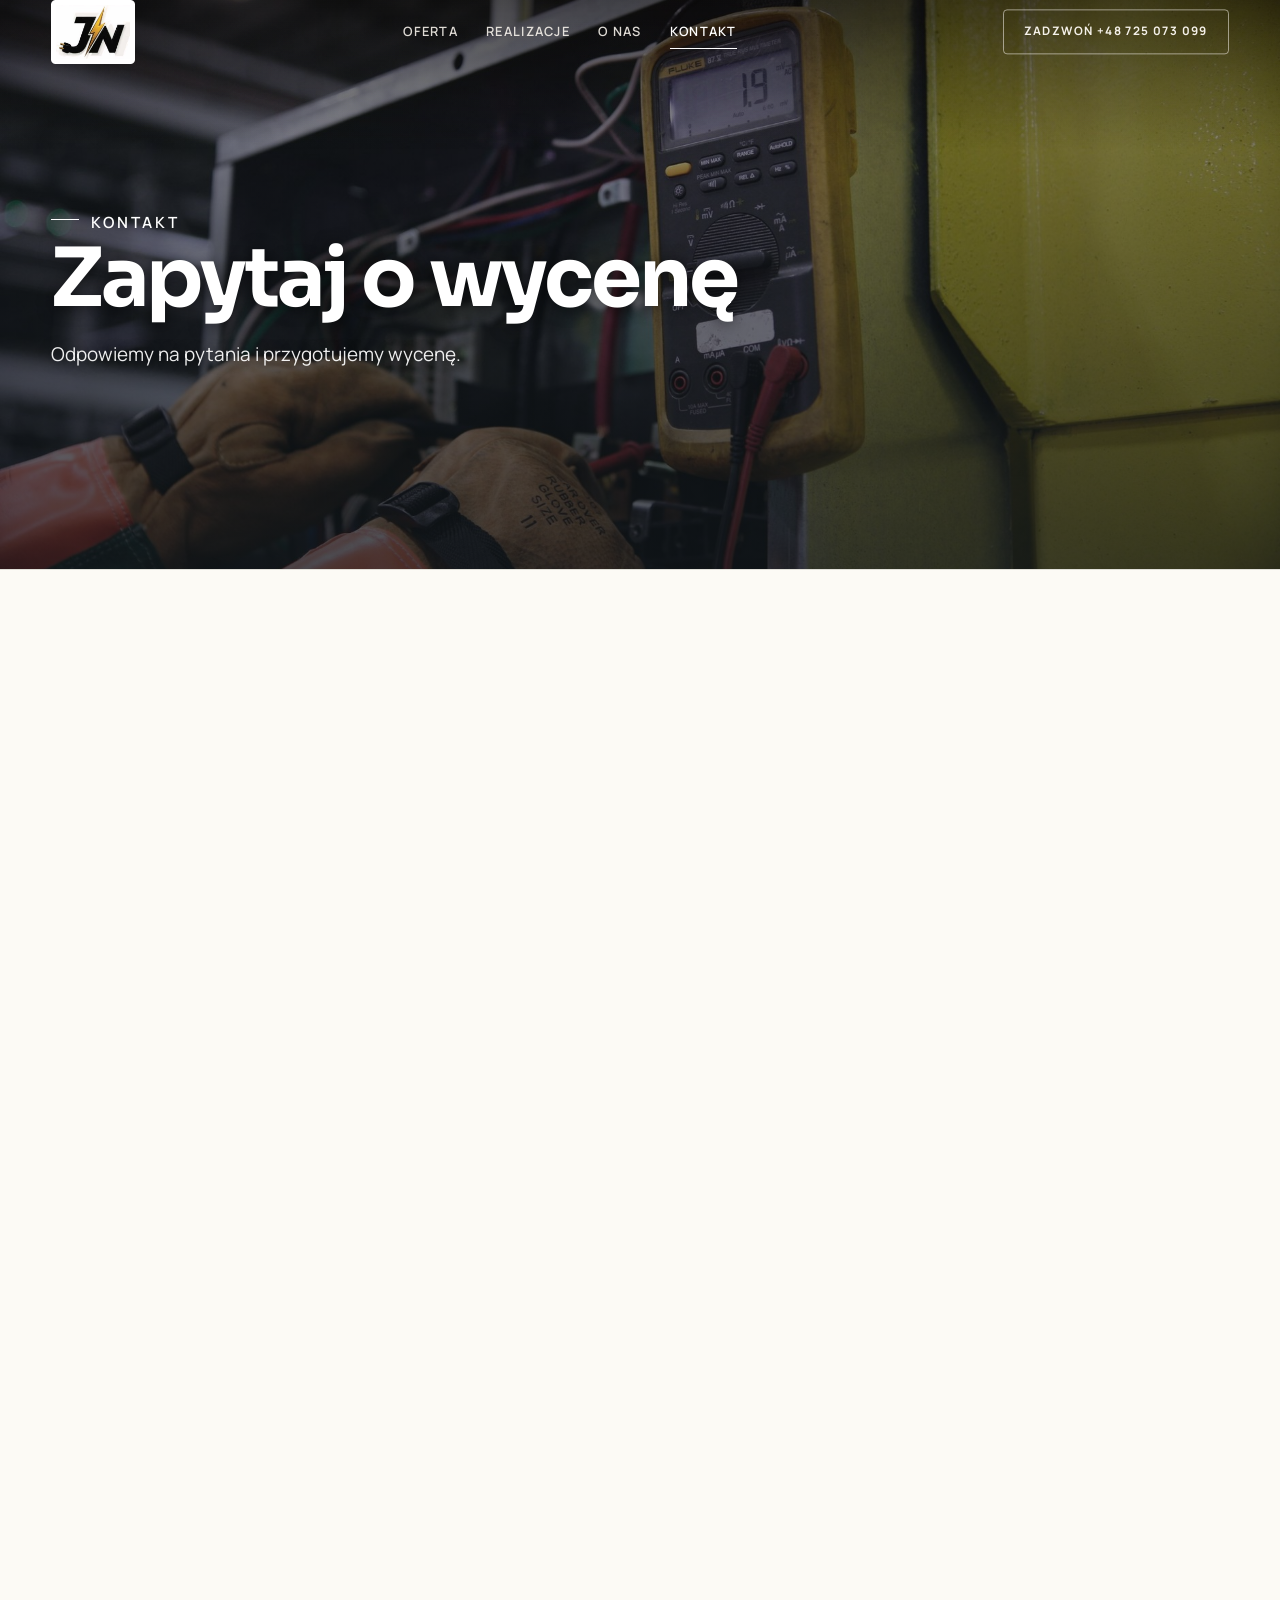
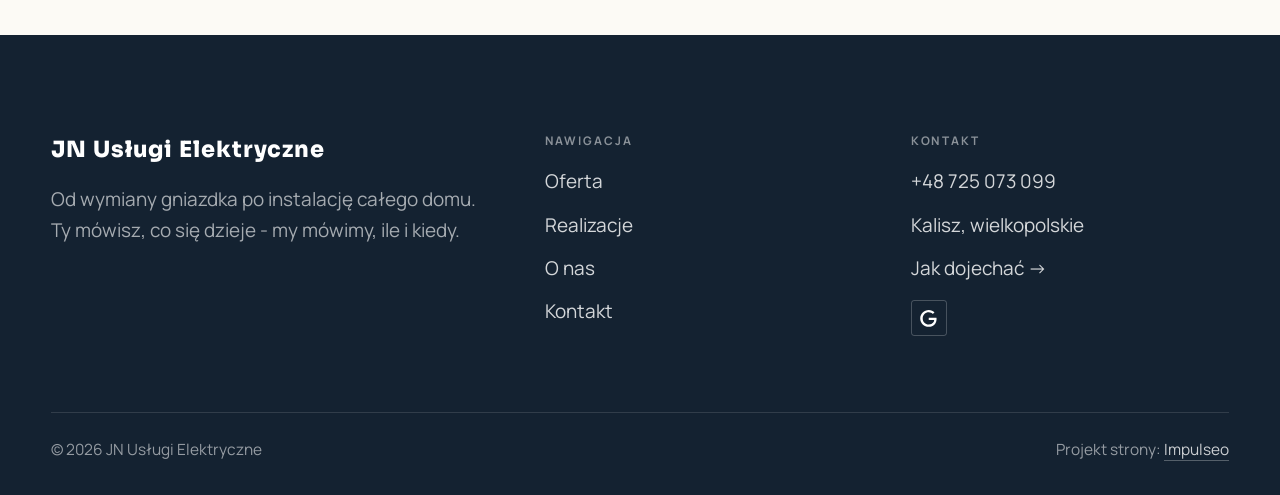
==== kontakt.html @ e77ca4e5 "Strona demo: jn-uslugi-elektryczne" ====
<!DOCTYPE html>
<html lang="pl">
<head>
<meta charset="UTF-8">
<meta name="viewport" content="width=device-width, initial-scale=1.0">
<title>Kontakt - JN Usługi Elektryczne</title>
<meta name="description" content="Kontakt JN Usługi Elektryczne - Kalisz, wielkopolskie">
<link rel="canonical" href="https://impulseo-pl.github.io/jn-uslugi-elektryczne/kontakt.html">
<meta name="robots" content="noindex, nofollow">
<meta property="og:type" content="website">
<meta property="og:locale" content="pl_PL">
<meta property="og:site_name" content="JN Usługi Elektryczne">
<meta property="og:title" content="Kontakt - JN Usługi Elektryczne">
<meta property="og:description" content="Kontakt JN Usługi Elektryczne - Kalisz, wielkopolskie">
<meta property="og:url" content="https://impulseo-pl.github.io/jn-uslugi-elektryczne/kontakt.html">
<meta property="og:image" content="https://impulseo-pl.github.io/jn-uslugi-elektryczne/img/og.jpg">
<meta property="og:image:width" content="1200">
<meta property="og:image:height" content="630">
<meta name="twitter:card" content="summary_large_image">
<link rel="preconnect" href="https://fonts.googleapis.com">
<link rel="preconnect" href="https://fonts.gstatic.com" crossorigin>
<link href="https://fonts.googleapis.com/css2?family=Sora:wght@600;700;800&family=Manrope:wght@400;500;600&display=swap" rel="stylesheet">
<link rel="stylesheet" href="assets/styles.css?v=e4666591">
</head>
<body>

<header class="nav">
  <div class="wrap nav-inner">
    <a class="brand brand-has-logo" href="index.html"><img class="brand-logo" src="img/logo.png" alt="JN Usługi Elektryczne" width="644" height="490" decoding="async"></a>
    <nav class="nav-links">
      <a href="oferta.html">Oferta</a>
      <a href="realizacje.html">Realizacje</a>
      <a href="o-nas.html">O nas</a>
      <a href="kontakt.html" class="active" aria-current="page">Kontakt</a>
      <a href="tel:+48725073099" class="btn btn-accent">Zadzwoń +48 725 073 099</a>
    </nav>
    <button class="nav-toggle" aria-label="Menu"><span></span><span></span><span></span></button>
  </div>
</header>

<main>
<section class="pagehead">
  <img src="img/g5.jpg" alt="JN Usługi Elektryczne - Zapytaj o wycenę" width="1880" height="992" decoding="async">
  <div class="wrap">
    <span class="eyebrow">Kontakt</span>
    <h1>Zapytaj o wycenę</h1>
    <p>Odpowiemy na pytania i przygotujemy wycenę.</p>
  </div>
</section>
<section>
  <div class="wrap contact-grid">
    <div class="reveal">
      <span class="eyebrow">Dane kontaktowe</span>
      <h2 style="margin:var(--space-4) 0 var(--space-6)">JN Usługi Elektryczne</h2>
      <div class="info-list">
        <div class="info-row"><div class="ic"><svg class="ico-tel" width="16" height="16" viewBox="0 0 24 24" fill="none" aria-hidden="true"><path d="M6.6 10.8a15.5 15.5 0 0 0 6.6 6.6l2.2-2.2a1 1 0 0 1 1-.24 11.4 11.4 0 0 0 3.6.58 1 1 0 0 1 1 1V20a1 1 0 0 1-1 1A17 17 0 0 1 3 4a1 1 0 0 1 1-1h3.5a1 1 0 0 1 1 1c0 1.25.2 2.46.58 3.6a1 1 0 0 1-.25 1l-2.23 2.2Z" fill="currentColor"/></svg></div><div><div class="lbl">Telefon</div><a class="val" href="tel:+48725073099">+48 725 073 099</a></div></div>
        <div class="info-row"><div class="ic"><svg class="ico-pin" width="16" height="16" viewBox="0 0 24 24" fill="none" aria-hidden="true"><path d="M12 21s7-6.1 7-11.5A7 7 0 0 0 5 9.5C5 14.9 12 21 12 21Z" stroke="currentColor" stroke-width="1.6" fill="none"/><circle cx="12" cy="9.5" r="2.4" fill="currentColor"/></svg></div><div><div class="lbl">Adres</div><div class="val">Kalisz, wielkopolskie</div></div></div>
      </div>
    </div>
    <div class="reveal">
      <div class="form">
        <h3 style="margin-bottom:var(--space-4)">Najszybciej telefonicznie</h3>
        <p class="muted" style="margin-bottom:var(--space-5)">Zadzwoń, opisz pomysł, a my powiemy, co i jak. Bez zobowiązań.</p>
        <a href="tel:+48725073099" class="btn btn-accent" style="justify-content:center">Zadzwoń: +48 725 073 099 <span class="arr">→</span></a>
      </div>
    </div>
  </div>
</section>
<section style="padding-top:0">
  <div class="wrap reveal">
    <iframe class="map" title="JN Usługi Elektryczne - Kalisz" src="https://maps.google.com/maps?q=JN%20Us%C5%82ugi%20Elektryczne%20Kalisz&z=15&output=embed" loading="lazy" referrerpolicy="no-referrer-when-downgrade"></iframe>
  </div>
</section>
</main>

<footer>
  <div class="wrap">
    <div class="foot-grid">
      <div class="foot-brand">
        <div class="name">JN Usługi Elektryczne</div>
        <p>Od wymiany gniazdka po instalację całego domu. Ty mówisz, co się dzieje - my mówimy, ile i kiedy.</p>
      </div>
      <div class="foot-col">
        <h4>Nawigacja</h4>
        <a href="oferta.html">Oferta</a>
        <a href="realizacje.html">Realizacje</a>
        <a href="o-nas.html">O nas</a>
        <a href="kontakt.html">Kontakt</a>
      </div>
      <div class="foot-col">
        <h4>Kontakt</h4>
        <a href="tel:+48725073099">+48 725 073 099</a>
        <p>Kalisz, wielkopolskie</p>
        <a href="https://maps.google.com/?cid=891478775531008990&g_mp=CiVnb29nbGUubWFwcy5wbGFjZXMudjEuUGxhY2VzLkdldFBsYWNlEAIYBCAA" target="_blank" rel="noopener">Jak dojechać →</a>
      <div class="foot-soc">
        <a class="soc" href="https://maps.google.com/?cid=891478775531008990&g_mp=CiVnb29nbGUubWFwcy5wbGFjZXMudjEuUGxhY2VzLkdldFBsYWNlEAIYBCAA" target="_blank" rel="noopener" aria-label="Google - JN Usługi Elektryczne"><svg viewBox="0 0 24 24" aria-hidden="true" focusable="false"><path d="M12.48 10.92v3.28h7.84c-.24 1.84-.853 3.187-1.787 4.133-1.147 1.147-2.933 2.4-6.053 2.4-4.827 0-8.6-3.893-8.6-8.72s3.773-8.72 8.6-8.72c2.6 0 4.507 1.027 5.907 2.347l2.307-2.307C18.747 1.44 16.133 0 12.48 0 5.867 0 .307 5.387.307 12s5.56 12 12.173 12c3.573 0 6.267-1.173 8.373-3.36 2.16-2.16 2.84-5.213 2.84-7.667 0-.76-.053-1.467-.173-2.053H12.48z" fill="currentColor"/></svg></a>
      </div>
      </div>
    </div>
    <div class="foot-bot">
      <span>© 2026 JN Usługi Elektryczne</span>
      <span>Projekt strony: <a class="foot-credit" href="https://impulseo.pl" target="_blank" rel="noopener">Impulseo</a></span>
    </div>
  </div>
</footer>
<div class="sticky-call"><a class="sc-call" href="tel:+48725073099"><svg class="ico-tel" width="16" height="16" viewBox="0 0 24 24" fill="none" aria-hidden="true"><path d="M6.6 10.8a15.5 15.5 0 0 0 6.6 6.6l2.2-2.2a1 1 0 0 1 1-.24 11.4 11.4 0 0 0 3.6.58 1 1 0 0 1 1 1V20a1 1 0 0 1-1 1A17 17 0 0 1 3 4a1 1 0 0 1 1-1h3.5a1 1 0 0 1 1 1c0 1.25.2 2.46.58 3.6a1 1 0 0 1-.25 1l-2.23 2.2Z" fill="currentColor"/></svg> Zadzwoń</a><a class="sc-quote" href="kontakt.html">Zadzwoń po wycenę</a></div>
<div class="demo-wazne" data-do="2026-10-07" data-cykl="3" hidden><svg class="dw-ico" width="13" height="13" viewBox="0 0 24 24" fill="none" aria-hidden="true"><circle cx="12" cy="12" r="8.6" stroke="currentColor" stroke-width="1.8"/><path d="M12 7.2V12l3.3 2" stroke="currentColor" stroke-width="1.8" stroke-linecap="round"/></svg><span class="dw-txt"></span></div>

<script src="assets/main.js"></script>
</body>
</html>
---- assets/styles.css ----
/* ============================================================
   STOLBASZ — premium, architektoniczny B2B fit-out
   Jasna paleta, zero brązu. System wg premium-web-craft.
   Projekt strony: Impulseo (impulseo.pl)
   ============================================================ */

:root{
  /* PALETA — jasna, architektoniczna, chłodna */
  --paper:#f5f7fa;          /* główne tło */
  --paper-2:#e7edf3;        /* sekcje alternatywne (chłodny jasny szary) */
  --paper-3:#e7edf3;        /* delikatne wypełnienia */
  --ink:#142231;            /* tekst główny — chłodny grafit */
  --ink-soft:#2c3e52;       /* nagłówki drugorzędne */
  --muted:#697785;          /* tekst poboczny */
  --line:rgba(20,34,49,.12);/* hairline */
  --accent:#e8a00c;         /* stonowany petrol-slate — jedyny akcent */
  --accent-d:#c47f06;
  --accent-soft:rgba(232,160,12,.10);
  --dark:#142231;           /* sekcje ciemne (stopka/CTA) */

  /* HOVER ZDJĘĆ — JEDEN standard dla całego silnika (decyzja K. 04.08.2026, artefakt z wariantami).
     AKTUALNE (K.+Szymon 09.08.2026, wybór z artefaktu 6 wariantów): zoom 1.05 przy 1.4s -
     przy tak długim czasie mocniejszy kadr NIE skacze, tylko „oddycha". Poprzedni standard
     (1.02 / .55s z 04.08) odbierany jako dynamiczny i szybki.
     Spoczynek lekko przygaszony, ale TYLKO tam, gdzie jest mysz (@media hover:hover) —
     na telefonie zdjęcia zostają w pełnej jasności. */
  --img-zoom:1.05;                   /* K.+Szymon 09.08: wariant F z artefaktu porównawczego */
  --img-rest:brightness(.95) saturate(.99);
  --img-hot:brightness(1.06) saturate(1.05);
  --img-dur:1.4s;                    /* K.+Szymon 09.08 (wariant F): powoli = elegancko */
  --img-ease:cubic-bezier(.16,.84,.44,1);  /* miękki ogon, efekt „oddychania" */

  /* ODSTĘPY — skala 4/8 */
  --space-1:4px; --space-2:8px; --space-3:12px; --space-4:16px; --space-5:24px;
  --space-6:32px; --space-7:48px; --space-8:64px; --space-9:96px; --space-10:128px;

  /* TYPOGRAFIA — fluid clamp() (skala podbita 16.07.2026: większe, czytelniejsze litery — uwaga Adama) */
  --text-sm:clamp(.9rem,.87rem + .12vw,1rem);
  --text-base:clamp(1.08rem,1.04rem + .18vw,1.2rem);
  --text-lg:clamp(1.24rem,1.15rem + .34vw,1.44rem);
  --text-h3:clamp(1.34rem,1.22rem + .55vw,1.66rem);
  --text-h2:clamp(2.1rem,1.66rem + 2.1vw,3.1rem);
  --text-h1:clamp(2.9rem,2.1rem + 4vw,5.1rem);

  /* PROMIENIE — architektoniczne, raczej ostre */
  --r-sm:3px; --r-md:6px; --r-lg:10px;

  /* RUCH */
  --ease:cubic-bezier(.25,.46,.45,.94); --dur:.24s;

  /* CIENIE — miękkie, warstwowe */
  --sh-sm:0 1px 2px rgba(16,24,32,.04), 0 2px 8px rgba(16,24,32,.05);
  --sh-md:0 2px 6px rgba(16,24,32,.05), 0 12px 28px -8px rgba(16,24,32,.12);
  --sh-lg:0 6px 14px rgba(16,24,32,.07), 0 26px 56px -18px rgba(16,24,32,.22);

  --hairline:1px solid var(--line);

  --font-display:'Sora','Manrope',sans-serif;
  --font-body:'Manrope',sans-serif;
}

*{box-sizing:border-box;margin:0;padding:0}
html{scroll-behavior:smooth}
body{
  font-family:var(--font-body);
  font-size:var(--text-base);
  line-height:1.65;
  color:var(--ink);
  background:var(--paper);
  -webkit-font-smoothing:antialiased;
  text-rendering:optimizeLegibility;
}
img{max-width:100%;height:auto;display:block}  /* height:auto = width/height z atrybutów trzyma proporcje (TOP#12) */
a{color:inherit;text-decoration:none}

.wrap{width:min(92%,1180px);margin-inline:auto}
section{padding-block:clamp(52px,6.5vw,96px)}

h1,h2,h3{font-family:var(--font-display);font-weight:700;line-height:1.08;letter-spacing:-.02em;color:var(--ink)}
h1{font-size:var(--text-h1);letter-spacing:-.035em}
h2{font-size:var(--text-h2);letter-spacing:-.025em}
h3{font-size:var(--text-h3)}
/* MIARA — długość wiersza. WCAG 2.2 SC 1.4.8: max 80 znaków; Butterick: 45–90.
   68ch daje realnie 72–78 znaków polskiego tekstu, czyli z zapasem pod granicą.
   Wcześniej limit miał TYLKO <p> — <li>, <blockquote> i <dd> nie miały żadnego,
   i to jedyny powód, dla którego 23 bloki na dwóch oddanych stronach jadą po
   83–106 znaków w wierszu (pomiar 07.08.2026, bramka `miara`).
   ⚠️ Listy i definicje ograniczamy TYLKO bez klasy: `ul`/`ol` z klasą to u nas
   układ (siatki kafli, menu), a nie tekst ciągły — tam miarę wyznacza układ. */
/* 60ch, nie 68ch (K. 10.08): po zmianie fontów na węższe kroje (DM Sans i spółka)
   w 68ch mieściło się ~90 znaków - bramka pikselowa słusznie zgłaszała przekroczenie
   granicy 80. Pomiar na żywej przeglądarce: 60ch = 90 znaków, 53ch = ~78 znaków, czyli normę WCAG 1.4.8. */
:root{ --miara:53ch }
p{max-width:min(100%,var(--miara))}
blockquote,
ul:not([class])>li, ol:not([class])>li,
dl:not([class])>dd{max-width:min(100%,var(--miara))}

/* ⚠️ Świadomie BEZ wyjątku `.tile p,.card p,.svc p{max-width:none}`, choć nasuwa się sam:
   te akapity BYŁY już ograniczone (stare `p{max-width:65ch}`), więc „wyjątek" nie odblokowałby
   niczego nowego — tylko ROZLUŹNIŁ stan sprzed zmiany na wszystkich demach naraz.
   `figcaption` żadna z reguł wyżej nie dotyczy, więc też nie potrzebuje zwolnienia. */

/* ŁAMANIE. `balance` wyrównuje długości wierszy w nagłówku, `pretty` pilnuje ostatniego
   wiersza akapitu, żeby nie został w nim jeden wyraz. Obsługiwane od Chrome 117 /
   Safari 17.5; starsze przeglądarki po prostu ignorują tę własność.
   `text-wrap:pretty` nie występowało dotąd ANI RAZ w silniku ani w repo klientów. */
h1,h2,h3,.lead,.lede{text-wrap:balance}
p,li,blockquote,dd{text-wrap:pretty}

.eyebrow{
  font-family:var(--font-body);
  font-size:var(--text-sm);
  font-weight:600;
  letter-spacing:.18em;
  text-transform:uppercase;
  color:var(--accent);
  display:inline-flex;align-items:center;gap:var(--space-3);
}
/* flex:none + margin-top = kreska trzyma się PIERWSZEJ linii. Wcześniej align-items:center
   centrowało ją względem całego bloku i przy zawinięciu (długi kicker typu
   „…WNĘTRZ · LESZNO · OD 2019") druga linia lądowała z brzydkim wcięciem. */
.eyebrow{align-items:flex-start}
.eyebrow>*,.eyebrow{text-wrap:balance}   /* dlugi kicker lamal sie na sierote typu samo „2019" w drugiej linii */
.eyebrow::before{content:"";width:28px;height:1px;background:var(--accent);display:inline-block;flex:none;margin-top:.62em}

.muted{color:var(--muted)}
.lead{font-size:var(--text-lg);line-height:1.55;color:var(--ink-soft);max-width:50ch}

/* ---------- BUTTONS ---------- */
.btn{
  display:inline-flex;align-items:center;gap:var(--space-2);
  font-weight:600;font-size:var(--text-sm);letter-spacing:.02em;
  padding:var(--space-4) var(--space-6);
  border-radius:var(--r-sm);
  transition:transform var(--dur) var(--ease),box-shadow var(--dur) var(--ease),background var(--dur) var(--ease);
  cursor:pointer;border:1px solid transparent;
}
.btn-accent{background:var(--accent);color:#fff;box-shadow:var(--sh-sm)}
.btn-accent:hover{background:var(--accent-d);transform:translateY(-2px);box-shadow:var(--sh-md)}
.btn-accent:active{transform:translateY(0);box-shadow:var(--sh-sm)}
.btn-ghost{background:transparent;color:var(--ink);border-color:var(--line)}
.btn-ghost:hover{border-color:var(--accent);color:var(--accent);transform:translateY(-2px)}
.btn-light{background:#fff;color:var(--ink);box-shadow:var(--sh-sm)}
.btn-light:hover{transform:translateY(-2px);box-shadow:var(--sh-md)}
.btn .arr{transition:transform var(--dur) var(--ease)}
.btn:hover .arr{transform:translateX(4px)}

/* ---------- NAV ---------- */
.nav{
  position:sticky;top:0;z-index:50;
  background:color-mix(in srgb,var(--paper) 88%,transparent);
  backdrop-filter:saturate(140%) blur(10px);
  border-bottom:var(--hairline);
}
.nav-inner{display:flex;align-items:center;justify-content:space-between;gap:var(--space-5);height:72px}
/* ANTY-NACHODZENIE (K. 05.08.2026): długa nazwa firmy + przycisk z pełnym numerem nie mieściły się w pasku
   i flex ściskał linki PONIŻEJ ich treści - "Kontakt" wchodził na ramkę "Zadzwoń +48 ...". Teraz ustępuje
   nazwa marki (skrót wielokropkiem), a menu i przycisk nigdy się nie kurczą ani nie zachodzą na siebie. */
.brand{display:flex;flex-direction:column;line-height:1;min-width:0;flex:0 1 auto}
.brand .name{font-family:var(--font-display);font-weight:800;font-size:1.35rem;letter-spacing:.04em;white-space:nowrap;overflow:hidden;text-overflow:ellipsis}
.brand .sub{font-size:.62rem;letter-spacing:.34em;text-transform:uppercase;color:var(--muted);margin-top:5px;white-space:nowrap;overflow:hidden;text-overflow:ellipsis}
.nav-links{display:flex;align-items:center;gap:var(--space-6);flex:0 0 auto}
.nav-links a{font-size:var(--text-sm);font-weight:500;color:var(--ink-soft);position:relative;padding-block:4px;white-space:nowrap;transition:color var(--dur) var(--ease)}
.nav-links a::after{content:"";position:absolute;left:0;bottom:0;width:0;height:1.5px;background:var(--accent);transition:width var(--dur) var(--ease)}
.nav-links a:hover,.nav-links a.active{color:var(--ink)}
.nav-links a:hover::after,.nav-links a.active::after{width:100%}
.nav-links .btn{padding:var(--space-2) var(--space-5)}
/* przyciski w nav: właściwy kolor (przebij .nav-links a) + bez podkreślenia */
.nav-links a.btn-accent{color:#fff}
.nav-links a.btn-ghost,.nav-links a.btn-light{color:var(--ink)}
/* CTA w pasku: NIE podkreślenie spod linków menu, ale ten sam przelatujący błysk,
   co na wszystkich innych przyciskach (zgłoszenie K. 13.08.2026 - „na hero jest efekt
   światła przechodzącego przez przycisk, na navbarze go nie ma, a mają być identyczne").
   Reguła `.nav-links a::after` jest silniejsza od `.btn::after`, więc trzeba jej
   geometrię wyzerować i wpisać połysk z nazwy - samo `display:none` gasiło efekt. */
.nav-links a.btn::after{
  display:block;content:"";position:absolute;inset:0;z-index:-1;pointer-events:none;
  width:auto;height:auto;border-radius:inherit;   /* kasuje geometrię podkreślenia (width:0;height:1.5px) */
  background:linear-gradient(100deg,transparent 32%,rgba(255,255,255,.20) 50%,transparent 68%);
  translate:-120% 0}
@media (prefers-reduced-motion:no-preference){
  .nav-links a.btn:hover::after{translate:120% 0;transition:translate .75s var(--mt-ease,cubic-bezier(.16,.84,.44,1))}
}
.nav-toggle{display:none;background:none;border:none;cursor:pointer;flex-direction:column;gap:5px;padding:8px}
.nav-toggle span{width:24px;height:2px;background:var(--ink);transition:var(--dur)}
/* Ciasny zakres MIĘDZY menu mobilnym a pełnym pulpitem: zbijamy odstępy i nazwę marki,
   żeby wszystko zmieściło się naturalnie, zanim w ogóle dojdzie do skracania wielokropkiem. */
@media(max-width:1280px) and (min-width:921px){
  .nav-links{gap:var(--space-4)}
  .nav-links .btn{padding:var(--space-2) var(--space-4)}
  .brand .name{font-size:1.15rem}
}

/* ---------- HERO (split) ---------- */
.hero{position:relative;overflow:hidden;border-bottom:var(--hairline)}
.hero-grid{display:grid;grid-template-columns:1.05fr .95fr;gap:clamp(24px,4vw,60px);align-items:center;
  padding-block:clamp(36px,4.5vw,64px)}
.hero-copy .eyebrow{margin-bottom:var(--space-5)}
.hero-copy h1{margin-bottom:var(--space-5)}
.hero-copy .lead{margin-bottom:var(--space-7)}
.hero-actions{display:flex;flex-wrap:wrap;gap:var(--space-4)}
.hero-art{position:relative;aspect-ratio:4/3;border-radius:var(--r-lg);overflow:hidden;box-shadow:var(--sh-lg)}
.hero-art img{width:100%;height:100%;object-fit:cover}
.hero-art::after{content:"";position:absolute;inset:0;background:linear-gradient(180deg,transparent 55%,rgba(18,24,28,.28))}
.hero-badge{position:absolute;left:var(--space-5);bottom:var(--space-5);z-index:2;
  background:rgba(252,252,251,.94);backdrop-filter:blur(4px);
  border-radius:var(--r-md);padding:var(--space-4) var(--space-5);box-shadow:var(--sh-md);max-width:78%}
.hero-badge strong{display:block;font-family:var(--font-display);font-size:1rem;letter-spacing:-.01em}
.hero-badge span{font-size:var(--text-sm);color:var(--muted)}

/* ---------- HERO duży / kinowy (strona główna) ---------- */
.hero-cine{position:relative;min-height:clamp(560px,82vh,840px);min-height:clamp(560px,82svh,840px);display:flex;align-items:center;overflow:hidden;border-bottom:var(--hairline)}
.hero-cine>img{position:absolute;inset:0;width:100%;height:100%;object-fit:cover;z-index:0}
.hero-cine::after{content:"";position:absolute;inset:0;z-index:1;
  background:linear-gradient(95deg,rgba(13,18,23,.86) 0%,rgba(13,18,23,.64) 32%,rgba(13,18,23,.24) 62%,rgba(13,18,23,.04) 100%)}
.hero-cine .wrap{position:relative;z-index:2;padding-block:var(--space-8)}
.hero-cine .hero-copy{max-width:660px}
.hero-cine .eyebrow{color:#fff;margin-bottom:var(--space-5)}
.hero-cine .eyebrow::before{background:#fff}
.hero-cine h1{color:#fff;margin-bottom:var(--space-5);font-size:clamp(2.9rem,2rem + 4.4vw,5.2rem);text-wrap:balance}
.hero-cine .lead{color:rgba(255,255,255,.92);max-width:48ch;margin-bottom:var(--space-7)}
.hero-cine .hero-actions{display:flex;flex-wrap:wrap;gap:var(--space-4)}
/* NISKIE OKNO (laptop z dokiem i paskami przeglądarki ma ~700-780 px wysokości widoku):
   H1 do 5.2rem + długi lead nie mieściły się i przyciski wypadały POD krawędź ekranu -
   klient widział stronę bez ani jednego CTA. Skalujemy w dół, zamiast przycinać treść. */
@media(min-width:821px) and (max-height:820px){
  .hero-cine{min-height:clamp(520px,94svh,780px)}
  .hero-cine .wrap{padding-block:var(--space-6)}
  .hero-cine h1{font-size:clamp(2.2rem,1.5rem + 2.6vw,3.6rem);margin-bottom:var(--space-4)}
  .hero-cine .eyebrow{margin-bottom:var(--space-4)}
  .hero-cine .lead{margin-bottom:var(--space-5);max-width:44ch}
}
@media(max-width:680px){
  .hero-cine{min-height:clamp(520px,76vh,640px);min-height:clamp(520px,76svh,640px);align-items:flex-end}
  .hero-cine::after{background:linear-gradient(0deg,rgba(13,18,23,.9) 6%,rgba(13,18,23,.45) 55%,rgba(13,18,23,.25) 100%)}
  .hero-cine .wrap{padding-bottom:var(--space-9)}
  /* TELEFON (~90% oglądających): lead potrafił zająć 8 linii i zepchnąć CTA poza pierwszy ekran.
     Zwężamy interlinię i skalę - treści nie ucinamy, bo to ona sprzedaje. */
  .hero-cine .lead{font-size:.98rem;line-height:1.5;margin-bottom:var(--space-5)}
  .hero-cine .eyebrow{font-size:.72rem;letter-spacing:.13em;margin-bottom:var(--space-4)}
  .hero-cine .eyebrow::before{width:20px}
  .hero-cine h1{margin-bottom:var(--space-4)}
}

/* full-bleed hero variant (podstrony) */
.pagehead{position:relative;min-height:46vh;min-height:46svh;display:flex;align-items:flex-end;overflow:hidden;border-bottom:var(--hairline)}
.pagehead img{position:absolute;inset:0;width:100%;height:100%;object-fit:cover}
/* 10.08.2026 (decyzja K.): mocniejsze przyciemnienie + cień pod tekstem. Bramka mierzyła na
   nagłówkach podstron 3,38-3,43:1 przy wymaganych 4,5 — jasne zdjęcie (hala, śnieg, niebo)
   podchodziło pod biały tekst. Zdjęcia klientów są różne, więc kontrast musi dawać WARSTWA,
   a nie szczęśliwy dobór kadru. */
.pagehead::after{content:"";position:absolute;inset:0;background:linear-gradient(180deg,rgba(18,24,28,.40),rgba(18,24,28,.76))}
.pagehead .wrap{position:relative;z-index:2;padding-block:var(--space-9);color:#fff}
.pagehead h1{color:#fff;max-width:18ch;text-shadow:0 2px 16px rgba(0,0,0,.55)}
.pagehead .eyebrow{color:#fff}
.pagehead .eyebrow::before{background:#fff}
.pagehead p{color:rgba(255,255,255,.92);margin-top:var(--space-4);max-width:54ch;text-shadow:0 1px 12px rgba(0,0,0,.5)}

/* ---------- STRIP (pasek skrótów / liczby) ---------- */
.strip{background:var(--dark);color:#fff}
/* PASEK HASEŁ — standard 04.08.2026 (decyzja K.): 5 haseł w JEDNYM rzędzie, tekst WYŚRODKOWANY,
   węższe marginesy boczne niż reszta strony (pasek ma iść szerzej), równe wysokości kolumn. */
.strip .wrap{width:min(96%,1440px);display:grid;grid-template-columns:repeat(5,1fr);
  gap:var(--space-5);padding-block:var(--space-7);align-items:stretch}
.strip .item .k{font-family:var(--font-display);font-size:clamp(1.05rem,.82rem + .85vw,1.55rem);
  font-weight:800;letter-spacing:-.02em;color:#fff;line-height:1.18;text-wrap:balance}
.strip .item .v{font-size:var(--text-sm);color:rgba(255,255,255,.66);margin-top:var(--space-2);line-height:1.4}
.strip .item{border-left:2px solid var(--accent);padding-inline:var(--space-4);
  text-align:center;display:flex;flex-direction:column;justify-content:center}
/* liczba kolumn = liczba haseł, żeby ostatnie nie zostawało samo w drugim rzędzie.
   Klasę n-N nadaje multipage.py; domyślnie (bez klasy) pasek jest 5-kolumnowy. */
.strip.n-2 .wrap{grid-template-columns:repeat(2,1fr)}
.strip.n-3 .wrap{grid-template-columns:repeat(3,1fr)}
.strip.n-4 .wrap{grid-template-columns:repeat(4,1fr);gap:var(--space-6)}
.strip.n-4 .item .k{font-size:clamp(1.3rem,1rem + 1.1vw,2rem)}
.strip.n-6 .wrap{grid-template-columns:repeat(6,1fr);gap:var(--space-4)}
.strip.n-6 .item .k{font-size:clamp(.98rem,.8rem + .7vw,1.35rem)}
/* równe łamanie: zamiast "długa linia + jedno słowo" obie linie zbliżonej długości */
.strip .item .k{text-wrap:balance}

/* ---------- SECTION HEAD ---------- */
.head{max-width:48rem;margin-bottom:var(--space-8)}
.head.center{margin-inline:auto;text-align:center}
.head .eyebrow{margin-bottom:var(--space-4)}
.head h2{margin-bottom:var(--space-4)}
.head p{color:var(--muted);font-size:var(--text-lg);line-height:1.55}
.head.center p{margin-inline:auto}

/* ---------- INTRO SPLIT ---------- */
.split{display:grid;grid-template-columns:.92fr 1.08fr;gap:clamp(28px,5vw,80px);align-items:center}
.split.rev{grid-template-columns:1.08fr .92fr}
.split.rev .split-art{order:-1}
.split-art{position:relative;aspect-ratio:5/4;border-radius:var(--r-lg);overflow:hidden;box-shadow:var(--sh-lg)}
.split-art img{width:100%;height:100%;object-fit:cover}
.split-copy h2{margin-bottom:var(--space-5)}
.split-copy p+p{margin-top:var(--space-4)}
.split-copy .btn{margin-top:var(--space-6)}

/* ---------- SERVICES (zakres) ---------- */
.svc-grid{display:grid;grid-template-columns:repeat(auto-fit,minmax(280px,1fr));gap:var(--space-5)}
.svc{background:#fff;border:var(--hairline);border-radius:var(--r-md);padding:var(--space-7) var(--space-6);
  transition:transform var(--dur) var(--ease),box-shadow var(--dur) var(--ease),border-color var(--dur) var(--ease);
  position:relative;overflow:hidden}
.svc::before{content:"";position:absolute;left:0;top:0;width:3px;height:0;background:var(--accent);transition:height var(--dur) var(--ease)}
.svc:hover{transform:translateY(-4px);box-shadow:var(--sh-md);border-color:transparent}
.svc:hover::before{height:100%}
.svc .ic{font-family:var(--font-display);font-size:.8rem;font-weight:700;letter-spacing:.12em;color:var(--accent);margin-bottom:var(--space-4)}
.svc h3{margin-bottom:var(--space-3);font-size:1.22rem}
.svc p{color:var(--muted);font-size:var(--text-base);line-height:1.6}

/* big detailed service rows */
.svc-row{display:grid;grid-template-columns:.8fr 1.2fr;gap:clamp(20px,4vw,60px);align-items:center;padding-block:var(--space-8)}
.svc-row+.svc-row{border-top:var(--hairline)}
.svc-row.rev{grid-template-columns:1.2fr .8fr}
/* Naprzemienny układ wierszy oferty: co drugi wiersz ma zdjęcie po PRAWEJ.
   Było `order:-1` — martwy kod, bo zdjęcie i tak jest pierwszym dzieckiem w HTML,
   więc wszystkie wiersze wyglądały identycznie (zdjęcie zawsze z lewej), a `rev`
   zmieniało tylko szerokość kolumn. Znalezione 29.07.2026 przy różnicowaniu kierunków
   animacji (pomiar pozycji: art.mid 390/502 przy row.mid 756 — zawsze lewa strona). */
.svc-row.rev .svc-row-art{order:2}
.svc-row-art{aspect-ratio:4/3;border-radius:var(--r-md);overflow:hidden;box-shadow:var(--sh-md)}
.svc-row-art img{width:100%;height:100%;object-fit:cover}
.svc-row h3{font-size:1.5rem;margin-bottom:var(--space-4)}
.svc-row .num{font-family:var(--font-display);font-size:.85rem;font-weight:700;letter-spacing:.14em;color:var(--accent);display:block;margin-bottom:var(--space-3)}
.svc-row ul{list-style:none;margin-top:var(--space-4);display:flex;flex-direction:column;gap:var(--space-2)}
.svc-row li{position:relative;padding-left:var(--space-5);color:var(--muted);font-size:var(--text-base)}
.svc-row li::before{content:"";position:absolute;left:0;top:.62em;width:8px;height:1px;background:var(--accent)}

/* ---------- GALLERY (realizacje) ---------- */
.gallery{display:grid;grid-template-columns:repeat(12,1fr);gap:var(--space-4);grid-auto-rows:200px}
/* GALERIA MASONRY — pionowe zdjęcia (portrety beauty/wellness) bez przycinania: kolumny, height auto */
.gallery-masonry{column-count:3;column-gap:var(--space-4)}
@media(max-width:900px){.gallery-masonry{column-count:2}}
@media(max-width:560px){.gallery-masonry{column-count:1}}
.gallery-masonry .m-tile{break-inside:avoid;margin:0 0 var(--space-4);padding:0;position:relative;overflow:hidden;border-radius:var(--r-md);border:1px solid var(--line)}
.gallery-masonry .m-tile img{width:100%;height:auto;display:block}
.gallery-masonry .m-tile .cap{position:absolute;left:0;right:0;bottom:0;padding:var(--space-4);color:#fff;background:linear-gradient(0deg,rgba(0,0,0,.55),transparent);font-size:var(--text-sm)}
.gallery-masonry .m-tile .cap small{display:block;font-weight:400;opacity:.78;letter-spacing:.04em;text-transform:uppercase;font-size:.66rem;margin-top:3px}
.tile{position:relative;overflow:hidden;border-radius:var(--r-md);box-shadow:var(--sh-sm);
  transition:transform var(--dur) var(--ease),box-shadow var(--dur) var(--ease)}
.tile img{width:100%;height:100%;object-fit:cover;
  transition:transform var(--img-dur) var(--img-ease),filter var(--img-dur) var(--img-ease)}
.tile:hover{box-shadow:var(--sh-md)}
.tile .cap{position:absolute;left:0;right:0;bottom:0;padding:var(--space-5) var(--space-4) var(--space-4);
  /* mocniejszy spad + cien pod tekstem: na JASNYCH zdjeciach klienta (biale fronty, sciany)
     slaby gradient dawal kontrast ~1.5:1 zamiast wymaganych 3.6:1 (bramka wygladu, 10.08.2026) */
  background:linear-gradient(transparent 10%,rgba(18,24,28,.55) 40%,rgba(18,24,28,.88) 68%,rgba(18,24,28,.99));color:#fff;
  text-shadow:0 1px 2px rgba(0,0,0,.85),0 2px 10px rgba(0,0,0,.55);
  font-size:var(--text-sm);font-weight:600;letter-spacing:.01em;
  opacity:0;transform:translateY(8px);transition:var(--dur) var(--ease)}
.tile:hover .cap{opacity:1;transform:translateY(0)}
.tile .cap small{display:block;font-weight:400;opacity:.78;letter-spacing:.04em;text-transform:uppercase;font-size:.66rem;margin-top:3px}
/* bento spans */
.t-wide{grid-column:span 6}
.t-tall{grid-column:span 6;grid-row:span 2}
.t-std{grid-column:span 6}
.t-third{grid-column:span 4}
.t-two3{grid-column:span 8}

/* ---------- TRUST / WIARYGODNOŚĆ ---------- */
.trust{background:var(--paper-2)}
.trust-grid{display:grid;grid-template-columns:repeat(auto-fit,minmax(240px,1fr));gap:var(--space-5);margin-top:var(--space-7)}
.trust-card{background:#fff;border-radius:var(--r-md);padding:var(--space-7) var(--space-6);box-shadow:var(--sh-sm);border-top:3px solid var(--accent)}
.trust-card .big{font-family:var(--font-display);font-size:clamp(1.8rem,1.3rem + 1.6vw,2.6rem);font-weight:800;letter-spacing:-.02em;color:var(--ink);line-height:1}
.trust-card h3{font-size:1.12rem;margin:var(--space-3) 0 var(--space-2)}
.trust-card p{color:var(--muted);font-size:var(--text-base);line-height:1.55}

/* ---------- CTA band ---------- */
.cta{background:var(--dark);color:#fff;position:relative;overflow:hidden}
/* telefon w CTA: na ciemnym tle biały (domyślnie), rodziny z JASNYM tłem CTA
   nadpisują to u siebie - wcześniej kolor siedział w stylu inline i wygrywał z rodziną. */
.cta .btn-ghost-cta{color:#fff;border-color:rgba(255,255,255,.3)}
.cta .wrap{display:grid;grid-template-columns:1.4fr .6fr;gap:var(--space-7);align-items:center;position:relative;z-index:2}
.cta h2{color:#fff;max-width:20ch}
.cta p{color:rgba(255,255,255,.74);margin-top:var(--space-4)}
.cta-actions{display:flex;flex-direction:column;gap:var(--space-3);align-items:flex-start}
.cta::before{content:"";position:absolute;right:-80px;top:-80px;width:360px;height:360px;border-radius:50%;
  background:radial-gradient(circle,var(--accent-soft),transparent 70%)}

/* ---------- CONTACT ---------- */
.contact-grid{display:grid;grid-template-columns:.85fr 1.15fr;gap:clamp(28px,4vw,56px);align-items:start}
.info-list{display:flex;flex-direction:column;gap:var(--space-2)}
.info-row{display:flex;gap:var(--space-4);align-items:flex-start;padding-block:var(--space-4);border-bottom:var(--hairline)}
.info-row .ic{flex:none;width:42px;height:42px;display:grid;place-items:center;border-radius:50%;
  background:var(--accent-soft);color:var(--accent);font-size:1.05rem}
.info-row .lbl{font-size:.72rem;letter-spacing:.14em;text-transform:uppercase;color:var(--muted)}
.info-row .val{font-weight:600;font-size:var(--text-base);margin-top:2px}
.info-row a.val:hover{color:var(--accent)}
.map{border:none;border-radius:var(--r-lg);box-shadow:var(--sh-md);width:100%;height:100%;min-height:380px;filter:grayscale(.2) contrast(1.02)}
.form{background:#fff;border:var(--hairline);border-radius:var(--r-lg);padding:clamp(24px,3vw,40px);box-shadow:var(--sh-sm)}
.form .fld{margin-bottom:var(--space-5)}
.form label{display:block;font-size:var(--text-sm);font-weight:600;margin-bottom:var(--space-2)}
.form input,.form textarea{width:100%;font-family:inherit;font-size:var(--text-base);color:var(--ink);
  padding:var(--space-4);border:var(--hairline);border-radius:var(--r-sm);background:var(--paper);transition:border-color var(--dur)}
.form input:focus,.form textarea:focus{outline:none;border-color:var(--accent);background:#fff}
.form textarea{resize:vertical;min-height:120px}
.form .note{font-size:var(--text-sm);color:var(--muted);margin-top:var(--space-3)}

/* ---------- FOOTER ---------- */
footer{background:var(--dark);color:#fff;padding-block:var(--space-9) var(--space-6)}
.foot-grid{display:grid;grid-template-columns:1.4fr 1fr 1fr;gap:var(--space-7);margin-bottom:var(--space-8)}
.foot-brand .name{font-family:var(--font-display);font-weight:800;font-size:1.4rem;letter-spacing:.04em}
.foot-brand p{color:rgba(255,255,255,.62);margin-top:var(--space-4);font-size:var(--text-base);max-width:38ch}
.foot-col h4{font-size:.74rem;letter-spacing:.16em;text-transform:uppercase;color:rgba(255,255,255,.5);margin-bottom:var(--space-4)}
.foot-col a,.foot-col p{display:block;color:rgba(255,255,255,.82);font-size:var(--text-base);margin-bottom:var(--space-3)}
.foot-col a:hover{color:#fff}
.foot-bot{border-top:1px solid rgba(255,255,255,.12);padding-top:var(--space-5);display:flex;justify-content:space-between;flex-wrap:wrap;gap:var(--space-3);
  font-size:var(--text-sm);color:rgba(255,255,255,.55)}
.foot-bot a:hover{color:#fff}
/* Podpis w stopce = klikalny link do impulseo.pl (31.07.2026). Ma być WIDOCZNIE klikalny,
   ale nie krzyczeć - stąd sam kolor jaśniejszy + delikatne podkreślenie na najeździe. */
.foot-bot a.foot-credit{color:rgba(255,255,255,.78);text-decoration:none;border-bottom:1px solid rgba(255,255,255,.28)}
.foot-bot a.foot-credit:hover{color:#fff;border-bottom-color:#fff}

/* ---------- REVEAL ---------- */
.reveal{opacity:0;transform:translateY(22px);transition:opacity .6s var(--ease),transform .6s var(--ease)}
.reveal.in{opacity:1;transform:none}

/* ---------- RESPONSIVE ---------- */
@media(max-width:920px){
  .hero-grid,.split,.split.rev,.svc-row,.svc-row.rev,.cta .wrap,.contact-grid,.foot-grid{grid-template-columns:1fr}
  .split.rev .split-art,.svc-row.rev .svc-row-art{order:0}
  .hero-art{aspect-ratio:16/10;max-height:420px}
  .strip .wrap,.strip.n-2 .wrap,.strip.n-3 .wrap,.strip.n-4 .wrap,.strip.n-6 .wrap{grid-template-columns:repeat(2,1fr);gap:var(--space-6)}
  .strip .item .k,.strip.n-6 .item .k{font-size:clamp(1.3rem,1.1rem + 1vw,2rem)}
  .gallery{grid-auto-rows:180px}
  .t-wide,.t-tall,.t-std,.t-third,.t-two3{grid-column:span 6}
  .t-tall{grid-row:span 1}
  .cta-actions{flex-direction:row;flex-wrap:wrap}
  .foot-grid{gap:var(--space-6)}
}
@media(max-width:680px){
  .nav-links{position:fixed;inset:72px 0 auto 0;background:var(--paper);flex-direction:column;align-items:stretch;
    gap:0;padding:var(--space-4) 6%;border-bottom:var(--hairline);box-shadow:var(--sh-md);
    transform:translateY(-120%);transition:transform var(--dur) var(--ease)}
  .nav-links.open{transform:translateY(0)}
  .nav-links a{padding-block:var(--space-4);border-bottom:var(--hairline)}
  .nav-links .btn{margin-top:var(--space-3);justify-content:center}
  .nav-toggle{display:flex}
  .strip .wrap,.strip.n-2 .wrap,.strip.n-3 .wrap,.strip.n-4 .wrap,.strip.n-6 .wrap{grid-template-columns:1fr}
  .gallery{grid-template-columns:repeat(6,1fr)}
  .foot-grid{grid-template-columns:1fr}
}
@media(prefers-reduced-motion:reduce){
  /* audyt 09.08 TOP#14: samo skrócenie duration przy animacji INFINITE = stroboskop
     (pętla .01ms miga ekranem); iteration-count:1 gasi pętlę naprawdę. Pseudoelementy
     też - tła hero (gastro/studio) animują ::before/img, blanket na * ich nie łapał. */
  *,*::before,*::after{animation-duration:.01ms!important;animation-iteration-count:1!important;animation-delay:0s!important;transition:none!important}
  .reveal{opacity:1!important;transform:none!important}
  html{scroll-behavior:auto}
}

/* ============================================================
   PREMIUM LAYER — destylat deep-researchu branż (anty-AI, spokój).
   Zmienne STOLBASZ (--accent/--ink/--paper/--line/--dark). Ruch ledwo
   zauważalny, krzywa cubic-bezier(.16,.84,.44,1); prefers-reduced-motion
   pokryte blanketem wyżej. Karty hairline zamiast cieni = #1 sygnał „nie-AI".
   ============================================================ */

/* więcej oddechu między sekcjami (liderzy: 110-130px) */
section{padding-block:clamp(64px,8vw,128px)}

/* 1) Aksamitny reveal — dłuższa, miękka krzywa zamiast „skoku" */
.reveal{transition:opacity .9s cubic-bezier(.16,.84,.44,1),transform .9s cubic-bezier(.16,.84,.44,1);will-change:opacity,transform}
/* stagger TYLKO w galerii (tam pozycja = porządek dzieci) */
.gallery .reveal:nth-child(2){transition-delay:.07s}
.gallery .reveal:nth-child(3){transition-delay:.14s}
.gallery .reveal:nth-child(4){transition-delay:.21s}
.gallery .reveal:nth-child(5){transition-delay:.28s}
.gallery .reveal:nth-child(6){transition-delay:.35s}

/* 2) Hero STATYCZNY na .hero-cine — Ken Burns CAŁKIEM WYŁĄCZONY 26.06 (3. zgłoszenie Szymona).
   GENEZA: animowanie scale na <img> hero z teksturami (cegły/framugi) re-samplinguje obraz
   klatka po klatce → na części ekranów drobne drganie/shimmer = „heroshot się trzęsie".
   translateY usunięto wcześniej, scale-only + will-change/GPU NIE wystarczyły do GWARANCJI gładkości.
   Krzysztof zażądał pewności („make sure, że błąd się nie pojawi") > efekt. Zero animacji = 0% drgania.
   Delikatny zoom zostaje TYLKO w pełnoekranowych hero gastro/studio (hg-bg/hs-bg — tło, inny
   mechanizm, chwalone, nigdy nie zgłaszane). NIE wracać do KB na .hero-cine bez realnego testu
   na sprzęcie klienta — to ryzyko regresji „trzęsienia”. */
/* BEZPIECZNY "wow" na hero = jednorazowy FADE-IN (opacity), nie zoom.
   opacity nie dotyka bitmapy → gładkie na KAŻDYM zdjęciu/ekranie/GPU, zero ryzyka migotania.
   Geometryczny ruch (scale/translate) na .hero-cine jest ZAKAZANY (bramka pilnuje). */
@keyframes heroFade{from{opacity:0}to{opacity:1}}
.hero-cine>img{transform:none;animation:heroFade 1.1s ease-out both}

/* 3) Akcentowy hairline pod nagłówkiem sekcji, który „rysuje się" przy wejściu */
.head h2{position:relative;padding-bottom:18px}
.head h2::after{content:"";position:absolute;left:0;bottom:0;height:1px;width:0;background:var(--accent);transition:width 1s cubic-bezier(.16,.84,.44,1) .15s}
.head.center h2::after{left:50%;transform:translateX(-50%)}
.head.reveal.in h2::after,.head.center.reveal.in h2::after{width:54px}

/* 4) Karty HAIRLINE zamiast cieni/zaokrągleń (najmocniejszy anty-AI detal) */
.svc{background:transparent;border:1px solid var(--line);border-radius:var(--r-sm);box-shadow:none}
.svc:hover{box-shadow:none;border-color:var(--accent);transform:translateY(-3px)}
.trust-card{background:transparent;box-shadow:none;border:1px solid var(--line);border-top:2px solid var(--accent);border-radius:var(--r-sm)}
.tile{box-shadow:none;border-radius:var(--r-sm)}
.tile:hover{box-shadow:none}

/* 5) Sticky-nav kondensuje się po przewinięciu (sygnał dopracowania) */
.nav{transition:box-shadow .4s ease,background .4s ease}
.nav.is-stuck{box-shadow:0 1px 0 var(--line),0 14px 30px -24px rgba(0,0,0,.45)}
.nav-inner{transition:height .35s var(--ease)}
.nav.is-stuck .nav-inner{height:60px}

/* 6) MANIFESTO — pełnoekranowy cytat-bohater (zastępuje generyczne „Dlaczego my") */
.manifesto{background:var(--paper-2);text-align:center}
.manifesto .wrap{max-width:60rem}
.manifesto p{font-family:var(--font-display);font-style:italic;font-size:clamp(1.6rem,1rem + 2.4vw,2.8rem);line-height:1.32;color:var(--ink-soft);margin-inline:auto;max-width:26ch;position:relative;padding-top:var(--space-8)}
.manifesto p::before{content:"";position:absolute;top:0;left:50%;transform:translateX(-50%);width:54px;height:1px;background:var(--accent)}
.manifesto p span{color:var(--accent);font-style:italic}

/* 7) GATEWAYS — 3 duże bramy-zdjęcia (zamiast paska menu usług) */
.gateways{display:grid;grid-template-columns:repeat(3,1fr);gap:var(--space-4)}
.gateway{position:relative;aspect-ratio:3/4;overflow:hidden;border-radius:var(--r-sm);display:block}
.gateway img{width:100%;height:100%;object-fit:cover;
  transition:transform var(--img-dur) var(--img-ease),filter var(--img-dur) var(--img-ease)}
.gateway::after{content:"";position:absolute;inset:0;background:linear-gradient(180deg,transparent 38%,rgba(18,24,28,.74))}
/* ===== HOVER ZDJĘĆ — jedno miejsce dla WSZYSTKICH kafli ze zdjęciem (K. 04.08.2026) ===== */
@media(hover:hover){
  .tile img,.gateway img,.m-tile img{filter:var(--img-rest)}
  .tile:hover img,
  .gateway:hover img,
  .m-tile:hover img{transform:scale(var(--img-zoom));filter:var(--img-hot)}
}
.m-tile img{transition:transform var(--img-dur) var(--img-ease),filter var(--img-dur) var(--img-ease)}
.gateway .g-ttl{position:absolute;left:0;right:0;bottom:0;z-index:2;padding:var(--space-6) var(--space-5);color:#fff;font-family:var(--font-display);font-size:1.45rem;letter-spacing:-.01em;line-height:1.15}
.gateway .g-ttl small{display:block;font-family:var(--font-body);font-size:var(--text-sm);font-weight:400;opacity:.82;letter-spacing:.03em;margin-top:5px}
@media(max-width:760px){.gateways{grid-template-columns:1fr}.gateway{aspect-ratio:16/10}}

/* 8) LOGO klienta w nagłówku (gdy podane --logo) */
/* 52px domyślnie (feedback Bartka 06.07.2026: 40px ginęło, uwaga padła 3x; ~56px sprawdzone na żywym demie anna-borowiec-makeup) */
.brand-logo{height:64px;width:auto;max-width:300px;object-fit:contain;display:block}
.nav.is-stuck .brand-logo{height:52px}
@media(max-width:680px){.brand-logo{height:46px;max-width:210px}}


/* === RWD: nagłówki na wąskich ekranach (dodane 17.07.2026 razem z fixem clamp) ===
   Po przywróceniu działania clamp() dolna granica --text-h1 (2.9rem) rozpychała
   dokument przy długich polskich słowach na telefonach. Tu ją zjeżdżamy. */
@media (max-width:560px){
  :root{
    --text-h1:clamp(1.9rem, 1.15rem + 4.4vw, 2.7rem);
    --text-h2:clamp(1.5rem, 1rem + 3vw, 2.1rem);
  }
  .hero-cine h1{font-size:clamp(1.9rem, 1.15rem + 4.4vw, 2.7rem)}
  h1,h2{overflow-wrap:break-word}
}

/* GODZINY (godziny_grid z briefu) — dzień po lewej, godziny po prawej. Wcześniej BRAK stylu
   powodował sklejenie "Poniedziałek-Piątek8:00-20:00" (dodane 2026-07-21). Neutralne dla dem bez grafiku. */
.godz{display:flex;flex-direction:column;gap:2px;max-width:440px;margin-top:8px}
.godz-row{display:flex;justify-content:space-between;align-items:baseline;gap:24px;padding:10px 0;border-bottom:1px solid var(--line)}
.godz-row:last-child{border-bottom:0}
.godz-row b{font-weight:600;color:var(--ink)}
.godz-row span{color:var(--muted);white-space:nowrap}

/* === FAQ (lekcja 08.08.2026) ===
   Sekcja faq_klinika() trafia NIE tylko do rodziny „klinika" (multipage.py: także układ FACHOWCY),
   a style leżały wyłącznie w families/klinika.css — u hydraulika/dekarza FAQ renderowało się jako
   goła lista <details> z domyślnym trójkącikiem przeglądarki (wpadka: demo Instalatorstwo Gała).
   Dlatego baza. Rodzina może to nadpisać na wierzchu. */
.faq-list{max-width:48rem;margin:var(--space-8) auto 0;display:flex;flex-direction:column;gap:var(--space-3)}
.faq-item{border:1px solid var(--line);border-radius:var(--r-md);background:var(--paper);padding:var(--space-4) var(--space-5)}
.faq-item summary{font-family:var(--font-display);font-weight:600;color:var(--ink);cursor:pointer;list-style:none;display:flex;justify-content:space-between;gap:1rem}
.faq-item summary::-webkit-details-marker{display:none}
.faq-item summary::after{content:"+";color:var(--accent-d);font-weight:700;font-size:1.2rem;line-height:1}
.faq-item[open] summary::after{content:"-"}
.faq-item p{color:var(--ink-soft);font-size:var(--text-base);line-height:1.6;margin:var(--space-3) 0 0}

/* === LICZBA OPINII PRZY SEKCJI OPINII (08.08.2026, wzorzec irismeble.pl, decyzja K.) ===
   Trzy cytaty bez kontekstu czyta się jak „firma ma trzy opinie". Ta linijka mówi wprost,
   ile ich jest naprawdę - dane i tak przychodzą z reconu i szły dotąd wyłącznie do hero.
   Baza, nie rodzina: sekcja opinii renderuje się we WSZYSTKICH układach, a style opinii
   leżą per rodzina - bez tego u części rodzin linijka byłaby gołym tekstem (ta sama pułapka
   co z FAQ wyżej). Rodzina może nadpisać na wierzchu. */
.op-meta{
  text-align:center;margin:calc(var(--space-3) * -1) 0 var(--space-6);
  color:var(--muted);font-size:var(--text-base);letter-spacing:.01em;
}
.op-meta .ico-star{color:var(--accent-d);margin-right:2px}

/* --- licznik ważności DEMA (pomysł K. 09.08) - tylko wersje pokazowe --- */
.demo-wazne{position:fixed;top:calc(var(--nav-h, 64px) + 14px);right:14px;z-index:95;
  display:inline-flex;align-items:center;gap:.45em;
  background:rgba(21,25,28,.82);color:#fff;font-size:.72rem;font-weight:600;letter-spacing:.01em;
  padding:.42em .8em .42em .62em;border-radius:999px;backdrop-filter:saturate(140%) blur(8px);
  border:1px solid rgba(255,255,255,.14);box-shadow:0 10px 24px -14px rgba(0,0,0,.6);
  pointer-events:none;
  /* NIE pokazuje się przy wejściu (K. 09.08) - wjeżdża dopiero po zejściu z hero */
  opacity:0;transform:translateY(-10px);
  transition:opacity .7s var(--ease),transform .7s var(--ease)}
.demo-wazne.is-on{opacity:1;transform:none}
.demo-wazne .dw-ico{flex:none;opacity:.85}
.demo-wazne b{font-weight:700;font-variant-numeric:tabular-nums;color:#FFD9A3}
.demo-wazne .dw-zeg{font-variant-numeric:tabular-nums;font-feature-settings:"tnum";
  opacity:.72;margin-left:.15em;letter-spacing:.01em}
.demo-wazne.is-pilne{background:rgba(150,32,28,.9);border-color:rgba(255,255,255,.2)}
.demo-wazne .dw-pilne{color:#FFE0DE}
@media(max-width:820px){.demo-wazne{top:auto;bottom:70px;right:10px}}

/* --- pasek mini-opinii pod hero (audyt 09.08 TOP#27) - tylko przy realnych recenzjach --- */
.opinie-mini{padding-block:0;border-bottom:var(--hairline)}
.opinie-mini .om-row{display:grid;grid-template-columns:repeat(3,1fr);gap:var(--space-6);padding-block:var(--space-5)}
.opinie-mini .om-item blockquote{font-size:var(--text-sm);color:var(--ink-soft);line-height:1.5;margin:0}
.opinie-mini .om-autor{display:block;margin-top:var(--space-2);font-size:.78rem;font-weight:600;color:var(--muted);letter-spacing:.04em}
@media(max-width:820px){.opinie-mini .om-row{grid-template-columns:1fr;gap:var(--space-4)}
  .opinie-mini .om-item:nth-child(n+3){display:none}}

/* --- AKCENT-TEKST (audyt 09.08 TOP#11/12, decyzja K.) ---------------------------
   Kolor firmowy jest jasny, dopóki nie musi być literą. --accent zostaje żywy
   (kreski, przyciski, pasek haseł); litera akcentowa na JASNYM tle bierze
   --accent-text (dokleja palette_auto; domyślnie accent-d). Tylko color -
   border/background/pseudo zostają żywe. Ciemna sekcja CTA = wyjątek. */
:root{--accent-text:var(--accent-d)}
.eyebrow, .svc .ic, .svc-row .num, .info-row .ic, .info-row a.val:hover,
.manifesto p span, .faq-item summary::after, .op-meta .ico-star, .op-star,
.fu-cta, .obszar-list li:hover, .btn-ghost:hover, .nav.nav-solid .brand .sub,
.proces-os .pc-cur, .os-on .proces-os .proces-line > li.os-done .pno { color:var(--accent-text) }
.cta .eyebrow { color:var(--accent) }

/* --- dostępność (audyt 09.08 TOP#23, podzbiór bezpieczny) --- */
html{scroll-padding-top:84px}                       /* kotwice nie chowają się pod sticky-nav */
:focus-visible{outline:2px solid var(--accent-text);outline-offset:2px}  /* widoczny fokus tylko z klawiatury */
main{display:block}

/* --- kafelek „Zobacz opinie w Google" (K. 09.08) - znak marki zamiast gołego linku --- */
.op-meta{text-align:center;max-width:none;margin-inline:auto}
.op-google{display:inline-flex;align-items:center;gap:.6em;
  padding:.62em 1.15em;border:1px solid var(--line);border-radius:999px;
  background:var(--paper);color:var(--ink);font-size:var(--text-sm);font-weight:600;
  transition:border-color var(--dur) var(--ease),box-shadow var(--dur) var(--ease),transform var(--dur) var(--ease)}
.op-google .op-g-ico{flex:none}                        /* oficjalny 4-kolorowy znak Google */
.op-google .arr{transition:transform var(--dur) var(--ease)}
.op-google:hover{border-color:var(--accent);box-shadow:var(--sh-sm);transform:translateY(-1px)}
.op-google:hover .arr{transform:translateX(3px)}

/* ============================================================
   HOVER KART I KAFLI - JEDEN STANDARD DLA WSZYSTKICH RODZIN (K. 10.08:
   „każde demo ma wyglądać tak premium"). Wcześniej premium-hover miała tylko
   rodzina fachowców (.fu-row), reszta rodzin renderowała karty bez reakcji.
   Zasada ta sama: reakcja NATYCHMIAST (0s), gaśnięcie łagodne; ledwie widoczne
   tło, kreska akcentu z lewej, strzałka rusza. Zero cieni-poduszek.
   ⛔ Świadomie POMIJAMY kafle ze zdjęciem (.tile/.gateway/.m-tile) - tam działa
   już zoom 1.05/1.4s i dokładanie ramek by go zabiło.
   ============================================================ */
.card, .svc, .gateway-txt, .menu-cat, .prod-card, .pak-card, .faq-item, .obj-tile{
  position:relative;transition:background .22s ease-out,border-color .22s ease-out}
.card::before, .menu-cat::before, .prod-card::before, .pak-card::before{
  content:"";position:absolute;left:0;top:0;bottom:0;width:3px;background:var(--accent);
  transform:scaleY(0);transform-origin:top;transition:transform .09s ease-out;border-radius:2px}
@media(hover:hover){
  .card:hover, .svc:hover, .menu-cat:hover, .prod-card:hover, .pak-card:hover{
    background:color-mix(in srgb,var(--accent) 9%,transparent);
    border-color:color-mix(in srgb,var(--accent) 45%,var(--line));
    transition-duration:0s}
  .card:hover::before, .menu-cat:hover::before,
  .prod-card:hover::before, .pak-card:hover::before{transform:scaleY(1)}
  .card:hover .arr, .svc:hover .arr, .menu-cat:hover .arr{transform:translateX(.3rem)}
}
.card .arr, .svc .arr, .menu-cat .arr{display:inline-block;transition:transform .1s ease-out}

/* ============================================================
   PLAKIETKA OPINII GOOGLE (K. 13.08.2026, wzór od Marcelego)
   Jedna forma we WSZYSTKICH układach hero (hg/hk/hs/ha/hd/tb/kt) zamiast
   gołego tekstu „★ Ocena 4,4 w Google · 7 opinii". Cudza ocena to najmocniejszy
   dowód zaufania na stronie - ma wyglądać jak odznaka, nie jak podpis.
   Tło i obwódka liczone z KOLORU TEKSTU, więc ta sama plakietka działa na
   ciemnym zdjęciu (biały napis → jasna mgiełka) i na jasnej sekcji (ciemny
   napis → delikatny szary). Zero osobnych wariantów do utrzymania.
   ============================================================ */
.g-badge{
  display:inline-flex;align-items:center;gap:.62em;
  padding:.52em 1em;border-radius:999px;
  background:color-mix(in srgb,currentColor 8%,transparent);
  border:1px solid color-mix(in srgb,currentColor 20%,transparent);
  -webkit-backdrop-filter:blur(6px);backdrop-filter:blur(6px);
  font-size:.98rem;line-height:1;font-weight:500;letter-spacing:.01em;
  white-space:nowrap;vertical-align:middle;max-width:100%}
.g-badge .gb-ico,.g-badge .gb-stars{flex:none}
.g-badge .gb-ocena{font-weight:700;font-size:1.08em;letter-spacing:.01em}
.g-badge .gb-txt{opacity:.92}
@media(max-width:560px){
  .g-badge{gap:.45em;padding:.45em .8em;font-size:.86rem}
  .g-badge .gb-stars{width:62px;height:12.4px}
  .g-badge .gb-ico{width:16px;height:16px}
}

/* === rodzina: fachowcy === */
/* ============================================================
   RODZINA: FACHOWCY (hydraulik/elektryk/remont/brukarstwo/ogrodzenia)
   Doklejane NA WIERZCH base.css. Dziedziczy paletę/fonty skórki (trade/elektryk).
   Filozofia: telefon-bohater + zaufanie + „bezpłatna wycena". Spokój, nie krzyk.
   (count-up i podwójny iframe mapy świadomie pominięte - krytyka blueprintu.)
   ============================================================ */

/* --- PROCES - oś „jak pracujemy" (podpis rodziny, czego nie ma w meblach) --- */
.proces{background:var(--paper-2)}
.proces-line{list-style:none;display:grid;grid-template-columns:repeat(4,1fr);gap:var(--space-5);position:relative;margin:0;padding:0}
.proces-line li{position:relative;padding-top:var(--space-7)}
.proces-line li::before{content:"";position:absolute;top:14px;left:0;right:0;height:1px;background:var(--line)}
.proces-line li:last-child::before{right:50%}
.proces-line li:first-child::before{left:50%}
.proces-line li::after{content:"";position:absolute;top:9px;left:calc(50% - 6px);width:11px;height:11px;border-radius:50%;background:var(--accent);box-shadow:0 0 0 4px var(--paper-2)}
.proces-line .pno{font-family:var(--font-display);font-weight:800;font-size:1.5rem;color:var(--accent);letter-spacing:-.02em;display:block;margin-bottom:var(--space-3);text-align:center}
.proces-line h3{font-size:1.1rem;margin-bottom:var(--space-2);text-align:center}
.proces-line p{color:var(--muted);font-size:var(--text-sm);line-height:1.5;text-align:center;max-width:26ch;margin-inline:auto}
@media(max-width:820px){
  .proces-line{grid-template-columns:1fr;gap:0}
  .proces-line li{padding:var(--space-5) 0 var(--space-5) var(--space-7)}
  .proces-line li::before{left:5px;right:auto;top:0;bottom:0;width:1px;height:auto}
  .proces-line li:first-child::before,.proces-line li:last-child::before{left:5px;right:auto}
  .proces-line li::after{top:var(--space-6);left:0}
  .proces-line .pno,.proces-line h3,.proces-line p{text-align:left;margin-inline:0}
}

/* --- OBSZAR DZIAŁANIA - lokalność (chipy z REALNEGO miasta, bez drugiego iframe) --- */
.obszar .head{text-align:center;margin-inline:auto}
.obszar .head .eyebrow{justify-content:center}
.obszar-list{list-style:none;display:flex;flex-wrap:wrap;justify-content:center;gap:var(--space-3);margin:0;padding:0;max-width:60rem;margin-inline:auto}
.obszar-list li{border:1px solid var(--line);border-radius:999px;padding:var(--space-2) var(--space-5);
  font-size:var(--text-sm);font-weight:600;color:var(--ink-soft);transition:border-color .24s var(--ease),color .24s var(--ease)}
.obszar-list li:hover{border-color:var(--accent);color:var(--accent)}
.obszar-list li.is-home{background:var(--accent);border-color:var(--accent);color:#fff}

/* --- STICKY-CALL - dolny pasek mobile (najważniejszy konwerter tej rodziny) --- */
.sticky-call{display:none}
@media(max-width:820px){
  .sticky-call{display:grid;grid-template-columns:1fr 1fr;gap:1px;position:fixed;left:0;right:0;bottom:0;z-index:90;
    background:var(--line);box-shadow:0 -6px 20px -10px rgba(0,0,0,.4);padding-bottom:env(safe-area-inset-bottom,0px);transition:transform .25s ease,opacity .25s ease}
  .sticky-call.schowany{transform:translateY(110%);opacity:0;pointer-events:none}
  .sticky-call a{padding:15px 8px;text-align:center;font-weight:700;font-size:.95rem;letter-spacing:.01em}
  .sc-call{background:var(--accent);color:#fff}
  .sc-quote{background:var(--paper);color:var(--ink)}
  body{padding-bottom:calc(64px + env(safe-area-inset-bottom,0px))}
}

/* --- Blok „Awaria? Dzwoń” (opcjonalny, hydraulik/elektryk) --- */
.awaria{background:var(--dark);color:#fff}
.awaria .wrap{display:flex;flex-wrap:wrap;align-items:center;justify-content:space-between;gap:var(--space-5);padding-block:var(--space-7)}
.awaria h3{color:#fff;font-size:clamp(1.3rem,1rem + 1.2vw,1.8rem)}
.awaria p{color:rgba(255,255,255,.72);margin-top:var(--space-2)}
.awaria .btn-accent{white-space:nowrap}

/* === CERTYFIKATY / CZYM PRACUJEMY (gated: renderuje sie tylko gdy brief poda certy/marki/gwarancja) - mocny lever dla dekarzy === */
.auto-marki .marki-list{display:flex;flex-wrap:wrap;justify-content:center;gap:clamp(.8rem,2.5vw,1.6rem);list-style:none;margin:var(--space-7) 0 0;padding:0}
.auto-marki .marki-list li{font-family:var(--font-display);text-transform:uppercase;letter-spacing:.12em;font-weight:600;
  font-size:clamp(.82rem,1.5vw,1rem);color:var(--ink-soft);padding:.5rem 1rem;border:1px solid var(--line);border-radius:var(--r-sm)}
.marki-gwar{text-align:center;color:var(--muted);font-size:var(--text-sm);margin-top:var(--space-6)}

/* ============================================================
   FAZA 3 - OSOBNY UKŁAD FACHOWCY (research wf_e4ed63db + krytyka z policzonym WCAG). Doklejane na wierzch.
   Tożsamość: ZAUFANIE + DUŻY TELEFON + DOWÓD. Dwublok hero (zdjęcie | lity panel), bezpośrednio, solidnie.
   ============================================================ */

/* --- P0 KONTRAST: bursztyn jako TEKST na jasnym = 2.0 FAIL (policzone). Naprawy (bursztyn->ciemny tekst / ink). --- */
.btn-accent{color:#14171c}                                  /* bursztyn + ciemny tekst = 8.28 PASS */
.sticky-call .sc-call{color:#14171c}                        /* sticky bursztyn + ciemny tekst */
.obszar-list li.is-home{background:var(--ink);border-color:var(--ink);color:#fff}  /* było bursztyn+biel 2.17 -> ink+biel 16.29 */
.proces-line .pno{color:var(--ink-soft)}                    /* numery procesu: było bursztyn 2.0 -> ink-soft (czytelne); kropka osi zostaje bursztyn (grafika) */

/* --- Ikona telefonu (uzywana w hero hf-phone-num; nav styluje silnik NAV NOBU) --- */
.ico-tel{vertical-align:-2px;margin-right:.3em}

/* === HERO FACHOWCY — WARIANT A „PEŁNY EKRAN" (wybór K. 27.07.2026; zastąpił dwublok 46%/54%).
   Powód zmiany: stary dwublok nie dobijał do końca ekranu (zostawał pusty pas nad promise-bar),
   zdjęcie było ucięte w wąski pasek, a dowód (ocena/gwarancja) siedział dopiero niżej w trust-bar.
   Teraz: zdjęcie na pełny ekran + gradient od lewej (tekst czytelny NIE przez wycięty panel,
   tylko przez policzony overlay), gigant-telefon, dowód w pierwszym ekranie.
   Zdjęcie zostaje PIERWSZYM dzieckiem sekcji (blur-guard + mobilny fallback). STATYCZNE, bez Ken Burns.
   Poprzednia wersja: fachowcy.css.bak-20260727-201952-przed-heroA === */
.hero-fach{position:relative;isolation:isolate;display:flex;align-items:center;
  min-height:clamp(560px,92vh,900px);min-height:clamp(560px,92svh,900px)}
.hf-photo{position:absolute;inset:0;width:100%;height:100%;object-fit:cover;display:block;
  background:var(--dark);z-index:-2}                          /* EAGER, bez animacji (zero janku) */
/* Gradient trzyma ciemno DO ~62% szerokości, bo dotąd sięga najdłuższa linia tekstu (.hf-inner 46rem).
   Wcześniejsza wersja jaśniała już od 34% i końcówki linii lądowały na jasnym tle. */
/* 08.08.2026 (lekcja 2026-08-08-010, K.: „czemu hero jest takie ciemne?"): zasłona rozjaśniona.
   Poprzednio 0.95→0.26 przykrywało CAŁY kadr i zdjęcie było ledwo widoczne — a lekcja 2026-08-06-004
   mówi wprost: „nigdy pełne przyciemnienie zdjęcia, zabija kadr". Teraz ciemno tylko POD TEKSTEM
   (lewa część, gdzie stoi .hf-inner), prawa strona prawie odsłonięta. Czytelność napisów dokłada
   text-shadow niżej — cień zamiast koca na całym zdjęciu. */
.hero-fach::after{content:"";position:absolute;inset:0;z-index:-1;
  background:linear-gradient(102deg,rgba(14,17,21,.86) 0%,rgba(14,17,21,.78) 30%,rgba(14,17,21,.52) 55%,rgba(14,17,21,.2) 78%,rgba(14,17,21,.06) 100%)}
/* Cień pod napisami hero — pozwala trzymać zasłonę lekką, a tekst nadal czytelny na jaśniejszym kadrze. */
.hf-kicker,.hf-title,.hf-lead,.hf-phone,.hf-trust{text-shadow:0 1px 2px rgba(0,0,0,.55),0 2px 12px rgba(0,0,0,.35)}
.hf-panel{width:min(92%,1180px);margin-inline:auto;color:#fff;   /* ta sama miara co .wrap w base.css */
  padding:clamp(6.5rem,13vh,9rem) 0 clamp(2.6rem,6vh,3.6rem)}
.hf-inner{max-width:46rem}
/* Akcent SKÓRKI rozjaśniony do czytelności na ciemnym tle. NIE hardkodować bursztynu:
   każda skórka ma swój akcent (elektryk=niebieski, dach=czerwony...), a stały kolor rozjeżdżał
   się z przyciskami. Pierwsza deklaracja = fallback dla przeglądarek bez color-mix.
   Dwa poziomy, bo WCAG stawia różne progi: --accent-lit dla MAŁEGO tekstu (kicker, próg 4.5:1;
   62% daje 7.5 na tle hero), --accent-strong dla DUŻEGO (akcent w H1, próg 3:1; 74% daje 6.1
   i jest wyraźnie widoczny - przy 62% ginął i wyglądał po prostu na biały). Policzone, nie na oko. */
.hero-fach{--accent-lit:rgba(255,255,255,.92);--accent-strong:rgba(255,255,255,.96)}
@supports (color:color-mix(in srgb,red,#fff)){
  .hero-fach{--accent-lit:color-mix(in srgb,var(--accent) 62%,#fff);
             --accent-strong:color-mix(in srgb,var(--accent) 74%,#fff)}
}
.hf-kicker{font-family:var(--font-display);font-weight:700;text-transform:uppercase;letter-spacing:.2em;
  font-size:clamp(.74rem,1.4vw,.88rem);color:var(--accent-lit);display:flex;align-items:center;gap:.8rem}
.hf-kicker::before{content:"";width:34px;height:2px;background:var(--accent-lit);flex:none}
.hf-title{color:#fff;font-family:var(--font-display);font-weight:800;line-height:1.02;letter-spacing:-.022em;
  font-size:clamp(2.3rem,1.6rem + 3.2vw,4.3rem);margin:var(--space-4) 0 var(--space-4);text-wrap:balance}
.hf-title em{font-style:normal;color:var(--accent-strong)}        /* druga część H1 = akcent skórki, rozjaśniony */
.hf-lead{color:rgba(255,255,255,.86);font-size:clamp(1rem,.96rem + .3vw,1.18rem);line-height:1.6;max-width:38rem}
.hf-phone{display:inline-flex;flex-direction:column;gap:.2rem;margin:var(--space-6) 0 var(--space-5);width:fit-content}
.hf-phone-lab{font-size:.74rem;text-transform:uppercase;letter-spacing:.18em;color:rgba(255,255,255,.62);font-weight:600}
.hf-phone-num{font-family:var(--font-display);font-weight:800;color:#fff;font-variant-numeric:tabular-nums;white-space:nowrap;
  font-size:clamp(2rem,1.5rem + 2.4vw,3.05rem);line-height:1;display:inline-flex;align-items:center}
.hf-phone-num .ico-tel{width:.7em;height:.7em;color:var(--accent);margin-right:.35em}   /* ikona bursztyn, cyfry białe */
.hf-phone:hover .hf-phone-num{color:var(--accent-lit)}
.hf-actions{display:flex;flex-wrap:wrap;gap:var(--space-3)}
.hf-ghost{color:#fff;border-color:rgba(255,255,255,.5)}
.hf-trust{margin-top:var(--space-6);padding-top:var(--space-4);border-top:1px solid rgba(255,255,255,.18);
  color:rgba(255,255,255,.9);font-weight:600;font-size:var(--text-sm);letter-spacing:.01em;max-width:38rem}
@media(max-width:820px){
  .hero-fach{min-height:clamp(520px,88svh,760px)}
  /* 08.08.2026: na telefonie było .72→.95, czyli zdjęcia praktycznie nie było widać. Teraz góra kadru
     zostaje odsłonięta, ciemnieje dopiero pod tekstem (tekst na telefonie stoi na dole). */
  .hero-fach::after{background:linear-gradient(178deg,rgba(14,17,21,.28) 0%,rgba(14,17,21,.6) 55%,rgba(14,17,21,.86) 100%)}
  .hf-panel{padding-top:clamp(5.5rem,16vh,7rem)}
  .hf-lead{font-size:1rem}
}
@media(prefers-reduced-motion:reduce){.hero-fach *{animation:none!important}}

/* === PROMISE BAR: zawsze-obecna sygnatura usługowa (anty recon-collapse) === */
.fach-promise{background:var(--paper-2);border-bottom:var(--hairline);padding-block:0}
.fach-promise .wrap{padding-block:var(--space-4)}
.fp-row{list-style:none;margin:0;padding:0;display:flex;flex-wrap:wrap;justify-content:center;align-items:center;gap:clamp(.6rem,2.4vw,2rem)}
.fp-row li{font-family:var(--font-display);font-weight:700;text-transform:uppercase;letter-spacing:.08em;
  font-size:clamp(.72rem,1.3vw,.85rem);color:var(--ink-soft);display:flex;align-items:center}
.fp-row li:not(:last-child)::after{content:"";width:6px;height:6px;border-radius:50%;background:var(--accent);margin-left:clamp(.6rem,2.4vw,2rem)}

/* === TRUST BAR (gated): jasne pasmo, cyfry INK (NIE bursztyn=2.0 FAIL), bursztyn jako kreska pod liczbą === */
.trust-bar{background:var(--paper);border-bottom:var(--hairline)}
.trust-bar .wrap{display:flex;flex-wrap:wrap;align-items:center;justify-content:center;gap:clamp(1rem,3vw,2.6rem);padding-block:var(--space-7)}
.tb-stats{display:flex;flex-wrap:wrap;gap:clamp(1rem,3vw,2.6rem)}
.tb-stat{display:flex;flex-direction:column;align-items:center;text-align:center;padding-bottom:var(--space-2);border-bottom:3px solid var(--accent)}
.tb-num{font-family:var(--font-display);font-weight:800;font-size:clamp(2rem,3vw,2.8rem);line-height:1;color:var(--ink);font-variant-numeric:tabular-nums}
.tb-lab{font-size:.74rem;text-transform:uppercase;letter-spacing:.08em;color:var(--muted);margin-top:.3rem}
.tb-google{font-weight:700;color:var(--ink);font-size:var(--text-base);background:var(--paper-2);border:var(--hairline);border-radius:999px;padding:.5rem 1.1rem;font-variant-numeric:tabular-nums}
.tb-seal{font-family:var(--font-display);font-weight:700;text-transform:uppercase;letter-spacing:.06em;font-size:.85rem;
  color:var(--ink);border:1px solid var(--accent);border-radius:var(--r-sm);padding:.5rem 1rem}

/* === LISTA USŁUG (zamiast bram-nastrojowych): konkret "co + zakres + wycena" === */
.fach-uslugi .fu-list{list-style:none;margin:var(--space-8) 0 0;padding:0;display:flex;flex-direction:column}
.fu-row{display:grid;grid-template-columns:minmax(11rem,1fr) 2fr auto;gap:clamp(1rem,3vw,2.5rem);align-items:center;
  padding-block:var(--space-5);border-top:1px solid var(--line)}
.fu-row:last-child{border-bottom:1px solid var(--line)}
.fu-name{font-family:var(--font-display);font-weight:700;font-size:1.15rem;color:var(--ink)}
.fu-desc{color:var(--muted);font-size:var(--text-sm);line-height:1.55}
.fu-cta{font-weight:700;font-size:var(--text-sm);color:var(--accent-text);white-space:nowrap}
.fu-cta .arr{display:inline-block;transition:transform .1s ease-out}

/* HOVER WIERSZA USŁUGI (K. 09.08: „żeby więcej się działo, ale nie do przesady").
   Cały wiersz jest linkiem, więc reaguje CAŁY: ledwo widoczne rozjaśnienie tła, nazwa
   przesuwa się o włos w stronę czytania, kreska akcentu wjeżdża z lewej, strzałka rusza.
   Zero cieni i ramek - premium to spokojny ruch, nie podświetlony kafel. */
/* reakcja NATYCHMIASTOWA (K. 09.08: „mniejsze opóźnienie") - kursor jest na wierszu,
   więc podświetlenie ma nadążać za palcem; powolne tempo zostaje dla ZDJĘĆ, nie dla UI */
/* Podświetlenie zapala się NATYCHMIAST (0s) i gaśnie łagodnie (.22s) - klasyczny chwyt
   z dobrych interfejsów: reakcja ma wyprzedzać oko, a znikanie nie może mrugać.
   Szybciej już się nie da - to jest zero. */
.fu-row{position:relative;transition:background .22s ease-out}
.fu-row::before{content:"";position:absolute;left:0;top:-1px;bottom:0;width:3px;
  background:var(--accent);transform:scaleY(0);transform-origin:top;
  transition:transform .09s ease-out}
.fu-row .fu-name{transition:transform .1s ease-out,color .1s ease-out}
@media(hover:hover){
  .fu-row:hover{background:color-mix(in srgb,var(--accent) 11%,transparent);transition-duration:0s}
  .fu-row:hover::before{transform:scaleY(1)}
  .fu-row:hover .fu-name{transform:translateX(.42rem)}
  .fu-row:hover .fu-cta{color:var(--accent-text)}
  .fu-row:hover .fu-cta .arr{transform:translateX(.3rem)}
}
.fu-row:focus-within{background:color-mix(in srgb,var(--accent) 11%,transparent)}
.fu-row:focus-within::before{transform:scaleY(1)}
@media(max-width:760px){.fu-row{grid-template-columns:1fr;gap:var(--space-2)}.fu-cta{justify-self:start}}

/* === OPINIE (gated): realne cytaty z reconu === */
.opinie-grid{display:grid;grid-template-columns:repeat(auto-fit,minmax(16rem,1fr));gap:var(--space-6);margin-top:var(--space-8)}
.op-card{margin:0;background:var(--paper);border:1px solid var(--line);border-radius:var(--r-md);padding:var(--space-6);display:flex;flex-direction:column;gap:var(--space-3)}
.op-star{color:var(--accent-d);letter-spacing:.1em;font-size:.95rem}
.op-card blockquote{margin:0;color:var(--ink-soft);font-size:var(--text-base);line-height:1.6}
.op-autor{font-family:var(--font-display);font-weight:700;color:var(--ink);font-size:.95rem}

/* === SUWAK PRZED/PO (kopia z auto.css - CSS nie dziedziczy się między rodzinami; krytyka 5b) === */
.auto-ba .ba-slider{position:relative;--ba-pos:50%;max-width:62rem;margin:var(--space-8) auto 0;aspect-ratio:16/9;
  overflow:hidden;border-radius:var(--r-sm);border:1px solid var(--line);touch-action:none;user-select:none;cursor:ew-resize}
.ba-slider img{position:absolute;inset:0;width:100%;height:100%;object-fit:cover;display:block}
.ba-before-wrap{position:absolute;inset:0;clip-path:inset(0 calc(100% - var(--ba-pos)) 0 0)}
.ba-lab{position:absolute;top:var(--space-4);z-index:3;font-family:var(--font-display);text-transform:uppercase;
  letter-spacing:.1em;font-size:.7rem;color:#fff;background:rgba(10,12,15,.6);padding:.3rem .6rem;border-radius:2px}
.ba-lab-l{left:var(--space-4)}
.ba-lab-r{right:var(--space-4)}
.ba-handle{position:absolute;top:0;bottom:0;left:var(--ba-pos);width:2px;background:var(--accent);transform:translateX(-1px);z-index:4;pointer-events:none}
.ba-handle span{position:absolute;top:50%;left:50%;transform:translate(-50%,-50%);width:38px;height:38px;border-radius:50%;
  background:var(--accent);box-shadow:0 2px 12px rgba(0,0,0,.4);display:flex;align-items:center;justify-content:center}
.ba-handle span::before,.ba-handle span::after{content:"";position:absolute;width:0;height:0;border-block:5px solid transparent}
.ba-handle span::before{left:9px;border-right:6px solid #14171c}
.ba-handle span::after{right:9px;border-left:6px solid #14171c}
.ba-podpis{text-align:center;color:var(--muted);font-size:var(--text-sm);margin-top:var(--space-5)}

/* ============================================================
   SEKCJA OBJAWÓW "Co się dzieje?" (audyt 09.08 TOP#31, klepnięta przez K.).
   Kafle-objawy pod paskiem obietnic; GATED na pack["objawy"].
   ZERO wypełnień kolorem - akcent tylko jako kreska i strzałka.
   Dół 0: odstęp do pasa zdjęć robi padding kolejnej sekcji.
   ============================================================ */
.objawy{padding-block:clamp(48px,6vw,80px) 0}
.objawy .obj-grid{display:grid;grid-template-columns:repeat(3,1fr);gap:var(--space-4)}
.obj-tile{display:flex;flex-direction:column;gap:var(--space-4);
  min-height:6.6rem;padding:var(--space-5);
  background:#fff;border:1px solid var(--line);border-radius:var(--r-md);
  color:var(--ink);text-decoration:none;
  transition:border-color var(--dur) var(--ease),box-shadow var(--dur) var(--ease),transform var(--dur) var(--ease)}
.obj-tile::before{content:"";width:22px;height:1px;background:var(--accent);flex:none;
  transition:width var(--dur) var(--ease)}
.ot-row{margin-top:auto;display:flex;align-items:flex-end;justify-content:space-between;gap:var(--space-4)}
.ot-name{font-family:var(--font-display);font-weight:700;font-size:1.08rem;line-height:1.25;
  letter-spacing:-.01em;text-wrap:balance}
.ot-arr{flex:none;color:var(--accent-text);font-size:1.05rem;line-height:1.25;
  transition:transform var(--dur) var(--ease)}
.obj-tile:hover{border-color:var(--accent);box-shadow:var(--sh-sm);transform:translateY(-2px)}
.obj-tile:hover::before{width:100%}   /* K. 09.08: kreska ma przejechać cały kafel, nie drgnąć */
.obj-tile:hover .ot-arr{transform:translateX(4px)}
.obj-tile:focus-visible{outline:2px solid var(--accent);outline-offset:3px}
@media(max-width:900px){
  .objawy .obj-grid{grid-template-columns:repeat(2,1fr)}
  .obj-tile{min-height:6.4rem}
}

/* === NAV NOBU (silnik): fachowcy === */
.nav{position:fixed;left:0;right:0;backdrop-filter:none;border-bottom:1px solid transparent;z-index:100;transition:transform .35s var(--ease),background .35s ease,box-shadow .35s ease}
.nav.nav-hidden{transform:translateY(-100%)}
.nav.is-stuck{background:transparent;box-shadow:none;border-bottom-color:transparent}
.nav.is-stuck .nav-inner{height:64px}
.nav .brand{flex-direction:row;align-items:baseline;gap:.6rem;line-height:1}
.nav .brand .name{font-family:var(--font-display);font-weight:600;font-size:1.5rem;text-transform:uppercase;letter-spacing:.14em}
.nav .brand .sub{margin-top:0;padding-left:.65rem;border-left:1px solid currentColor;font-size:.66rem;font-weight:600;letter-spacing:.22em;text-transform:uppercase}
.nav .nav-links a{font-size:.8rem;font-weight:600;text-transform:uppercase;letter-spacing:.1em;padding-block:6px}
.nav .nav-links a::after{height:1px}
.nav .nav-links a.btn-accent{font-size:.73rem;font-weight:700;text-transform:uppercase;letter-spacing:.12em;padding:.5rem 1.1rem;border-radius:4px;box-shadow:none}
.nav .nav-links a.btn-accent{background:var(--accent);border:1px solid var(--accent);color:#14171c}
.nav .nav-links a.btn-accent:hover{background:var(--accent);border-color:var(--accent);color:#14171c;filter:brightness(1.07)}
.nav{background:transparent}
.nav::after{content:"";position:absolute;left:0;right:0;top:0;height:150px;z-index:-1;pointer-events:none;transition:opacity .35s ease;background:linear-gradient(180deg,rgba(8,6,4,.55) 0%,rgba(8,6,4,0) 100%)}
.nav.nav-solid::after{opacity:0}
.nav .brand .name{color:#f5f1ea}
.nav .brand .sub{color:rgba(245,241,234,.82)}
.nav .nav-links a:not(.btn-accent){color:rgba(245,241,234,.9)}
.nav .nav-links a:not(.btn-accent):hover,.nav .nav-links a.active:not(.btn-accent){color:#fff}
.nav .nav-links a:not(.btn-accent)::after{background:#fff}
.nav .nav-toggle span{background:#f5f1ea}
.nav.nav-solid{background:color-mix(in srgb,var(--paper) 94%,transparent);backdrop-filter:saturate(140%) blur(10px);border-bottom:var(--hairline)}
.nav.nav-solid .brand .name{color:var(--ink)}
.nav.nav-solid .brand .sub{color:var(--accent-d)}
.nav.nav-solid .nav-links a:not(.btn-accent){color:var(--ink-soft)}
.nav.nav-solid .nav-links a:not(.btn-accent):hover,.nav.nav-solid .nav-links a.active:not(.btn-accent){color:var(--ink)}
.nav.nav-solid .nav-links a:not(.btn-accent)::after{background:var(--accent-d)}
.nav.nav-solid .nav-toggle span{background:var(--ink)}
.nav.nav-solid.nav-hidden{background:transparent;box-shadow:none;border-bottom-color:transparent}
@media(min-width:681px){
.nav .nav-inner{position:relative;height:64px}
.nav .nav-links{flex:1;justify-content:center;gap:clamp(1rem,2.2vw,1.9rem);padding-right:15.5rem}
.nav .nav-links a.btn-accent{position:absolute;right:0;top:50%;transform:translateY(-50%);--klocek-stoi:translateY(-50%);margin:0}
.nav:not(.nav-solid) .nav-links a.btn-accent{background:transparent;border-color:rgba(245,241,234,.55);color:#f5f1ea}
.nav:not(.nav-solid) .nav-links a.btn-accent:hover{background:var(--accent);border-color:var(--accent);color:#14171c;transform:translateY(-50%)}
}
@media(max-width:680px){
.nav .nav-links:not(.open){transform:translateY(-160%);visibility:hidden}
.nav .nav-links.open{visibility:visible}
.nav .brand .name{font-size:1.12rem;letter-spacing:.1em;line-height:1.15}
.nav .brand .sub{display:none}
.nav .brand{min-width:0;overflow:hidden;padding-right:.6rem}
.nav .nav-links{background:var(--paper)}
.nav .nav-links a:not(.btn-accent){color:var(--ink-soft)}
.nav .nav-links a:not(.btn-accent):hover,.nav .nav-links a.active:not(.btn-accent){color:var(--ink)}
}
@media(max-width:430px){
.nav .brand .name{font-size:.95rem;letter-spacing:.06em}
}

/* === WARSTWA PREMIUM (silnik, 08.08.2026) === */
/* ============================================================
   OŚ PROCESU „PREMIUM" + OKNO NA NIERUCHOME TŁO + ODZNAKI + POWRÓT NA GÓRĘ
   (08.08.2026 — wdrożenie decyzji K. z warsztatu ruchu II)

   ⚠️ TEN PLIK JEST DOKLEJANY **PO** PLIKU RODZINY.
   Powód: strukturę `.proces-line` stylują cztery rodziny (fachowcy, dom, klinika,
   studio) jako poziomy rząd kart. Nowy układ musi je nadpisać, a base.css ładuje
   się PRZED rodziną, więc tam by przegrał. Kolejność w multipage.py:
       base.css → rodzina → TEN PLIK → motion.css → hero-fit.css

   ZASADA BEZPIECZEŃSTWA (jak w całej warstwie ruchu):
   stany „ukryte" nadaje WYŁĄCZNIE JavaScript przez klasę na <html>. Bez skryptu
   albo przy jego błędzie strona wygląda jak przed tą zmianą — nigdy pusty ekran.
   ============================================================ */

/* ---------------- 1) OŚ PROCESU ---------------- */
.proces-os .proc-grid{
  display:grid;grid-template-columns:34% 1fr;gap:var(--space-8);align-items:start;
}
.proces-os .proc-side{position:sticky;top:calc(72px + var(--space-6))}
.proces-os .proc-side .head{text-align:left;margin:0}
.proces-os .proc-side .head h2{margin-bottom:var(--space-3)}
.proces-os .proc-side .head p{margin:0}

.proces-os .proc-count{display:flex;align-items:baseline;gap:var(--space-2);margin-top:var(--space-6)}
.proces-os .pc-cur{
  font-family:var(--font-display);font-size:2.6rem;line-height:1;color:var(--accent-d);
  font-variant-numeric:tabular-nums;
}
.proces-os .pc-all{font-size:var(--text-base);color:var(--muted);font-variant-numeric:tabular-nums}
.proces-os .proc-bar{
  height:2px;background:var(--line);border-radius:2px;overflow:hidden;
  max-width:14rem;margin-top:var(--space-3);
}
.proces-os .proc-bar > i{display:block;height:100%;width:0;background:var(--accent-d)}
.proces-os .proc-now{
  color:var(--muted);font-size:var(--text-sm);margin:var(--space-3) 0 0;min-height:2.4em;
}

/* ⚠️ TWARDY RESET OZDOBNIKÓW RODZINY (naprawa po teście 08.08.2026, demo hydraulika)
   Rodziny nie tylko układają kroki w rząd — DORYSOWUJĄ do nich własną grafikę:
   fachowcy.css ma poziomą kreskę (li::before), kropkę na osi (li::after), środkowanie
   tekstu i `.pno` jako wielki numer nad tytułem. Po nałożeniu pionowej osi zostawało
   z tego pobojowisko: numery w kółkach po lewej, a tytuły wyśrodkowane po prawej
   z wiszącymi kropkami i liniami.
   Nadpisujemy z `!important`, bo to jedyny sposób, żeby ta warstwa wygrała z CZTEREMA
   rodzinami naraz (fachowcy, dom, klinika, studio), a każda dorysowuje coś innego.
   Zasięg jest wąski — wyłącznie wnętrze `.proces-os`. */
.proces-os .proces-line > li::before,
.proces-os .proces-line > li::after{content:none !important;display:none !important}
.proces-os .proces-line > li{padding:0 !important;position:relative}
.proces-os .proces-line > li .pno,
.proces-os .proces-line > li h3,
.proces-os .proces-line > li p{text-align:left !important;margin-inline:0 !important;max-width:min(100%,var(--miara)) !important}
.proces-os .proces-line > li .pno{
  font-family:var(--font-body,inherit) !important;font-weight:500 !important;
  font-size:var(--text-sm) !important;letter-spacing:0 !important;margin-bottom:0 !important;
}

/* lista: z poziomego rzędu rodziny na pionową oś */
/* DROGA PRZEWIJANIA NA KROK (K. 09.08: „przy scrollu mega szybko przeskakuje").
   NIE spowalniamy animacji - podświetlenie musi trzymać się palca, inaczej strona
   sprawia wrażenie zacinającej się. Zamiast tego każdy krok dostaje własny kawałek
   ekranu do przewinięcia: 4 kroki x ~34vh = ~1,4 ekranu zamiast jednego machnięcia.
   Tylko duży ekran - na telefonie sticky-kolumna i tak jest wyłączona, a rozciąganie
   sekcji zamieniłoby ją w tunel. */
.proces-os .proces-line{
  display:flex;flex-direction:column;gap:var(--space-5);
  position:relative;margin:0;padding:0;list-style:none;counter-reset:none;
  grid-template-columns:none;
}
.proces-os .proces-line:before{
  content:"";position:absolute;left:1.19rem;top:1.2rem;bottom:1.2rem;width:1px;background:var(--line);
}
/* nakładka: ta sama linia, ale w kolorze akcentu, dociągnięta do aktywnego kroku.
   Wysokość ustawia skrypt (--os-fill) - oś POKAZUJE postęp zamiast tylko podświetlać kropkę. */
.proces-os .proces-line:after{
  content:"";position:absolute;left:1.19rem;top:1.2rem;width:1px;background:var(--accent);
  height:var(--os-fill, 0%);transition:height .7s cubic-bezier(.16,.84,.44,1);
  opacity:.85;pointer-events:none;
}
.proces-os .proces-line > li{
  display:grid;grid-template-columns:2.4rem 1fr;gap:var(--space-4);align-items:start;
  background:none;border:0;padding:0;margin:0;box-shadow:none;
}
.proces-os .proces-line > li .pno{
  grid-row:1 / span 3;width:2.4rem;height:2.4rem;border-radius:50%;
  display:flex;align-items:center;justify-content:center;
  background:var(--paper);border:1px solid var(--line);color:var(--muted);
  font-size:var(--text-sm);font-variant-numeric:tabular-nums;position:relative;z-index:1;
  top:auto;left:auto;right:auto;bottom:auto;transform:none;
}
.proces-os .proces-line > li h3,
.proces-os .proces-line > li p{grid-column:2;margin:0}
.proces-os .proces-line > li h3{margin-bottom:var(--space-2)}
.proces-os .proces-line > li p{color:var(--ink-soft);max-width:min(100%,var(--miara))}

/* karta kroku — tło i ramka na kolumnie treści, nie na całym <li> */
.proces-os .proces-line > li h3,
.proces-os .proces-line > li p{padding-left:0}
.proces-os .proces-line > li > h3{
  padding-top:.15rem;
}

/* ---- stany sterowane skryptem (klasa .os-on na <html>) ---- */
.os-on .proces-os .proces-line > li{
  opacity:.3;
  transition:opacity .8s cubic-bezier(.16,.84,.44,1);
}
/* krok przeczytany zostaje czytelny, ale ustępuje aktywnemu - hierarchia zamiast migotania */
.os-on .proces-os .proces-line > li.os-seen{opacity:.62}
.os-on .proces-os .proces-line > li.os-live{opacity:1}
.os-on .proces-os .proces-line > li h3,
.os-on .proces-os .proces-line > li p{
  transform:translateX(var(--os-dx, 1.4rem));
  transition:transform .65s cubic-bezier(.16,.84,.44,1);
}
.os-on .proces-os .proces-line > li.os-seen{opacity:1}
.os-on .proces-os .proces-line > li.os-seen h3,
.os-on .proces-os .proces-line > li.os-seen p{transform:translateX(0)}
.os-on .proces-os .proces-line > li.os-live .pno{
  background:var(--accent-d);border-color:var(--accent-d);color:var(--paper);
  transition:background .45s ease,color .45s ease,border-color .45s ease;
}
.os-on .proces-os .proces-line > li.os-done .pno{border-color:var(--accent-d);color:var(--accent-d)}
.os-on .proces-os .proc-bar > i{transition:width .45s cubic-bezier(.16,.84,.44,1)}

@media (min-width:901px){
  /* Droga przewijania na krok - ale treść ZAWSZE razem z numerem (błąd 09.08: kropka
     przyklejona do środka ekranu odrywała się od swojego nagłówka = chaos).
     Zapas robimy padding-bottom pod treścią, nie rozpychaniem wiersza. */
  .proces-os .proces-line{gap:0}
  .proces-os .proces-line > li{padding-bottom:clamp(150px, 26vh, 280px) !important}
  .proces-os .proces-line > li:last-child{padding-bottom:0 !important}
}
@media (max-width:900px){
  .proces-os .proc-grid{grid-template-columns:1fr;gap:var(--space-6)}
  .proces-os .proc-side{position:static}          /* przyklejony tytuł zjadałby górę ekranu */
  .proces-os .proc-count{margin-top:var(--space-4)}
  .proces-os .proc-now{display:none}
  .os-on .proces-os .proces-line > li h3,
  .os-on .proces-os .proces-line > li p{transform:none}   /* wjazd z boków tylko na dużym ekranie */
}
@media (prefers-reduced-motion:reduce){
  .os-on .proces-os .proces-line > li{opacity:1}
  .os-on .proces-os .proces-line > li h3,
  .os-on .proces-os .proces-line > li p{transform:none}
}

/* ---------------- 2) OKNO NA NIERUCHOME TŁO ----------------
   `clip-path` na sekcji tworzy kontekst przycinający, więc dziecko `position:fixed`
   przykleja się do OKNA PRZEGLĄDARKI, ale rysuje się wyłącznie w obrębie sekcji.
   ⛔ NIE `background-attachment:fixed` (tak robi irismeble.pl) — to nie działa na iOS,
   a dema oglądane są głównie na telefonie. */
.stopklatka{
  position:relative;height:min(78vh,620px);overflow:hidden;
  clip-path:inset(0);            /* to jest cały mechanizm — nie usuwać */
  background:var(--ink);
  margin:var(--space-10) 0;
}
.stopklatka .stk-bg{
  position:fixed;inset:0;background-size:cover;background-position:center;
  will-change:transform;
}
.stopklatka .stk-cap{
  position:absolute;left:0;right:0;bottom:0;margin:0;
  padding:var(--space-6) var(--space-6) var(--space-5);
  color:#fff;font-family:var(--font-display);font-size:var(--text-lg);
  background:linear-gradient(0deg,rgba(0,0,0,.55),transparent);
}
/* Telefon: pełna wysokość okna wyglądałaby jak przypadkowa pusta przerwa między sekcjami. */
@media (max-width:700px){ .stopklatka{height:52vh;margin:var(--space-8) 0} }
/* Bezpiecznik: gdy ktoś kiedyś doda transform na przodku sekcji, przyszpilenie się gubi
   i zdjęcie „ucieka". Wtedy lepiej mieć zwykłe, nieruchome tło niż rozjechany kadr. */
@supports not (clip-path: inset(0)){
  .stopklatka .stk-bg{position:absolute}
}

/* ---------------- 3) ODZNAKI / WYRÓŻNIENIA ---------------- */
.odznaki{padding:var(--space-9) 0}
.odznaki .odz-row{
  list-style:none;margin:0;padding:0;
  display:flex;flex-wrap:wrap;justify-content:center;align-items:center;
  gap:var(--space-8) var(--space-10);
}
.odznaki .odz img{
  display:block;height:5.2rem;width:auto;max-width:11rem;object-fit:contain;
}
/* ⛔ Bez wyblakłego szarego filtra, jaki ma irismeble.pl — odznaka to najmocniejszy
   dowód, jaki firma ma; przygaszona marnuje się (decyzja K. 08.08.2026). */
@media (max-width:700px){
  .odznaki{padding:var(--space-7) 0}
  .odznaki .odz-row{gap:var(--space-6)}
  .odznaki .odz img{height:4rem}
}

/* ---------------- 4) IKONY SPOŁECZNOŚCIOWE W STOPCE ---------------- */
.foot-soc{display:flex;gap:var(--space-3);margin-top:var(--space-4)}
.foot-soc .soc{
  width:2.25rem;height:2.25rem;border-radius:var(--r-sm);
  display:inline-flex;align-items:center;justify-content:center;
  border:1px solid rgba(255,255,255,.22);color:inherit;
  transition:border-color .2s ease,transform .2s ease,background .2s ease;
}
.foot-soc .soc svg{width:1.05rem;height:1.05rem;display:block}
.foot-soc .soc:hover{border-color:var(--accent);background:rgba(255,255,255,.06);transform:translateY(-1px)}
.foot-soc .soc:focus-visible{outline:2px solid var(--accent);outline-offset:2px}

/* ---------------- 5) POWRÓT NA GÓRĘ ---------------- */
.to-top{
  position:fixed;right:var(--space-5);bottom:var(--space-5);z-index:40;
  width:2.75rem;height:2.75rem;border-radius:var(--r-sm);
  display:flex;align-items:center;justify-content:center;
  background:var(--paper);color:var(--ink);border:1px solid var(--line);
  box-shadow:0 4px 16px rgba(0,0,0,.14);cursor:pointer;
  opacity:0;visibility:hidden;transform:translateY(6px);
  transition:opacity .25s ease,transform .25s ease,visibility .25s;
}
.to-top.show{opacity:1;visibility:visible;transform:translateY(0)}
.to-top svg{width:1.1rem;height:1.1rem}
.to-top:hover{border-color:var(--accent)}
.to-top:focus-visible{outline:2px solid var(--accent);outline-offset:2px}
/* Nie wolno zasłonić przyklejonego paska „Zadzwoń" na telefonie — tam siada wyżej. */
@media (max-width:680px){
  body:has(.sticky-call) .to-top,
  body:has(.sticky-reserve) .to-top{bottom:calc(var(--space-5) + 4.5rem)}
}

/* ---------------- 6) NAZWA FIRMY NA PIERWSZYM EKRANIE ----------------
   Wariant „nazwa ustępuje miejsca" (wybór K. z warsztatu ruchu II):
   nazwa wchodzi duża, po chwili siada do swojego rozmiaru i robi miejsce
   nagłówkowi sprzedażowemu. Marka i sprzedaż mieszczą się w jednym ekranie.

   Rozmiar zależy od DŁUGOŚCI nazwy (klasę wylicza multipage.py: bm-l / bm-m / bm-s),
   a nazwy dłuższe niż 30 znaków nie dostają tej sekcji wcale — patrz brandmark().
   Skalowanie dotyczy TEKSTU, nie zdjęcia: zakaz ruchu geometrycznego na .hero-cine>img
   (shimmer na teksturach) pozostaje nienaruszony. */
.hero-cine .brandmark{
  display:block;line-height:.95;margin:0 0 var(--space-4);
  font-family:var(--font-display);font-weight:600;color:#fff;
  text-shadow:0 2px 30px rgba(0,0,0,.38);
  letter-spacing:.14em;
}
.hero-cine .brandmark .bm-line{display:block;overflow:hidden}
.hero-cine .brandmark .bm-line > span{display:block}
.hero-cine .brandmark.bm-l{font-size:clamp(2.4rem,7.4vw,5.2rem)}
.hero-cine .brandmark.bm-m{font-size:clamp(1.9rem,5.2vw,3.6rem);letter-spacing:.1em}
.hero-cine .brandmark.bm-s{font-size:clamp(1.5rem,3.6vw,2.4rem);letter-spacing:.07em}
/* Bardzo wąskie ekrany: nazwa musi się złamać, a nie wyjechać poza kadr. */
.hero-cine .brandmark{overflow-wrap:anywhere}

/* stany startowe nadaje TYLKO skrypt (klasa .bm-on na <html>) */
.bm-on .hero-cine .brandmark{opacity:0;transform:scale(1.42);transform-origin:left center}
.bm-on .hero-cine .hero-copy .eyebrow,
.bm-on .hero-cine .hero-copy h1,
.bm-on .hero-cine .hero-copy .lead,
.bm-on .hero-cine .hero-copy .hero-actions{opacity:0}
.bm-on .hero-cine .brandmark.bm-in{
  opacity:1;transform:scale(1);
  transition:opacity .6s ease, transform 1s cubic-bezier(.16,.84,.44,1) .38s;
}
.bm-on .hero-cine .brandmark.bm-in ~ .eyebrow{opacity:1;transition:opacity .6s ease .9s}
.bm-on .hero-cine .brandmark.bm-in ~ h1{opacity:1;transition:opacity .6s ease 1s}
.bm-on .hero-cine .brandmark.bm-in ~ .lead{opacity:1;transition:opacity .6s ease 1.1s}
.bm-on .hero-cine .brandmark.bm-in ~ .hero-actions{opacity:1;transition:opacity .6s ease 1.2s}
@media (prefers-reduced-motion:reduce){
  .bm-on .hero-cine .brandmark{opacity:1;transform:none}
  .bm-on .hero-cine .hero-copy > *{opacity:1 !important;transition:none !important}
}

/* ============================================================
   1b) MECHANIKA PREMIUM DLA RODZIN Z WŁASNYM KSZTAŁTEM PROCESU
   (10.08.2026 — zgłoszenie K. po demie Patris: „czemu nie ma tego procesu,
   który ustaliliśmy w weekend?")

   Rodziny AUTO (poziomy rząd kart) i DOM (wiersze katalogowe) mają kształty
   dobrane celowo, żeby dema nie wyglądały jak rodzeństwo — więc nie przerabiamy
   ich na pionową oś. Dostają za to to samo, co robi oś premium: licznik kroków,
   pasek postępu, nazwę aktywnego etapu i zapalanie kroków przy przewijaniu.
   Sterowanie: `.os-mech` + `[data-os-steps]` w proces-os.js (tryb poziomy).

   Bezpiecznik bez zmian: stan „przygaszony" wchodzi WYŁĄCZNIE z klasą `.os-on`,
   którą nadaje JS. Bez skryptu sekcja wygląda dokładnie jak przed tą zmianą.
   ============================================================ */
.os-mech .proc-count{display:flex;align-items:baseline;gap:var(--space-2);margin-top:var(--space-5)}
.os-mech .pc-cur{
  font-family:var(--font-display);font-size:2.1rem;line-height:1;color:var(--accent-d);
  font-variant-numeric:tabular-nums;
}
.os-mech .pc-all{font-size:var(--text-base);color:var(--muted);font-variant-numeric:tabular-nums}
.os-mech .proc-bar{
  height:2px;background:var(--line);border-radius:2px;overflow:hidden;
  max-width:14rem;margin-top:var(--space-3);
}
.os-mech .proc-bar > i{display:block;height:100%;width:0;background:var(--accent-d);
  transition:width .5s cubic-bezier(.16,.84,.44,1)}
.os-mech .proc-now{color:var(--muted);font-size:var(--text-sm);margin:var(--space-3) 0 0;min-height:1.6em}

/* kroki: wjazd i przygaszenie tych jeszcze nieobejrzanych — bez ruszania siatki */
.os-on .os-mech [data-os-steps] > li{
  opacity:.45;transform:translateY(1rem);
  transition:opacity .55s cubic-bezier(.16,.84,.44,1),transform .55s cubic-bezier(.16,.84,.44,1);
  transition-delay:calc(var(--os-i,0) * 90ms);   /* kaskada: karty zapalają się po kolei */
}
.os-on .os-mech [data-os-steps] > li.os-seen{opacity:1;transform:none}
.os-on .os-mech [data-os-steps] > li.os-live .ap-no,
.os-on .os-mech [data-os-steps] > li.os-live .dp-no{color:var(--accent-d)}

/* SYGNATURA: kreska nad krokiem dopełnia się akcentem, gdy krok wchodzi na ekran.
   Obie rodziny mają ją już w swoim arkuszu (auto 42%, dom 38%) — tu tylko ożywa. */
.os-on .os-mech [data-os-steps] > li::before{
  transition:width .6s cubic-bezier(.16,.84,.44,1);
}
.os-on .os-mech [data-os-steps] > li.os-seen::before{width:100%}

@media (prefers-reduced-motion: reduce){
  .os-on .os-mech [data-os-steps] > li{opacity:1;transform:none;transition:none}
  .os-on .os-mech [data-os-steps] > li::before{transition:none}
  .os-mech .proc-bar > i{transition:none}
}


/* === MOTION LAYER v2 (silnik) === */
/* ============================================================
   MOTION LAYER v2 — warstwa RUCHU wspólna dla wszystkich rodzin (2026-07-26)
   ------------------------------------------------------------
   PO CO: dema były technicznie poprawne, ale statyczne („za mało efektowne",
   K. 26.07). Ta warstwa dokłada to, co dziś odróżnia stronę premium od
   porządnej: maskowane wejście nagłówków, zdjęcia odsłaniane kurtyną + zoom-out,
   parallax sterowany scrollem (CSS scroll-driven, zero JS w pętli scrolla),
   płynne przejścia MIĘDZY podstronami (View Transitions), stagger siatek.

   ZASADY BEZPIECZEŃSTWA (wynikają z realnych wpadek — NIE łamać):
   1. ⛔ ZERO ruchu geometrycznego na `.hero-cine>img` — skalowanie teksturowanej
      bitmapy = shimmer („heroshot się trzęsie", 3x Szymon). Hero rusza się TYLKO
      tekstem i tylko raz. Bramka predeploy tego pilnuje.
   2. Stan początkowy (ukrycie) ustawia ZAWSZE JavaScript przez klasę `.mt-on`
      na <html>. Bez JS / przy błędzie JS strona wygląda dokładnie jak przed tą
      warstwą — nigdy pusty ekran (wpadka Zmalovane 29.06).
   3. Używamy osobnych właściwości `scale:` / `translate:` zamiast `transform:` —
      dzięki temu wejście NIE kasuje istniejących hoverów (które jadą na transform).
   4. Każdy efekt „drogi" (parallax) tylko desktop + tylko gdy przeglądarka umie
      scroll-driven animations. Mobile dostaje sam fade/mask (bateria, jank).
   5. prefers-reduced-motion wyłącza wszystko (blanket w base.css + własne guardy).
   ============================================================ */

:root{
  --mt-ease:cubic-bezier(.16,.84,.44,1);
  --mt-step:70ms;          /* odstęp między kolejnymi elementami siatki */
}

/* ---------- 1) STAGGER — kolejne elementy siatki wchodzą po sobie ----------
   JS ustawia --i (numer w grupie). Podbita specyficzność (:nth-child(n)) bije
   sztywne delaye galerii z base.css, nie ruszając tamtego pliku. */
.reveal{transition-delay:calc(var(--i,0) * var(--mt-step))}
.gallery .reveal:nth-child(n),
.gateways .reveal:nth-child(n),
.svc-grid .reveal:nth-child(n){transition-delay:calc(var(--i,0) * var(--mt-step))}

/* dłuższy, bardziej „aksamitny" dojazd + delikatny zoom-out całej karty */
.mt-on .reveal{transition-duration:1s,1s}

/* ---------- 2) NAGŁÓWKI — wjazd linia po linii zza maski ----------
   JS dzieli tekst na realne linie (po pomiarze) i owija w .mt-line>i.
   Efekt „szuflady": litery wjeżdżają z dołu, obcięte krawędzią linii. */
/* 27.07.2026: zapas .08em był za mały - JS mierzy linie ZANIM doładuje się webfont, więc po
   podmianie fontu tekst rośnie i maska ucina dolną część linii (na telefonie widać było ucięte
   „pomiaru po montaż." nachodzące na akapit). Większy zapas + maska znika po wjeździe,
   bo wtedy nie jest już do niczego potrzebna. */
.mt-lines .mt-line{display:block;overflow:hidden;padding-bottom:.2em;margin-bottom:-.2em}
.mt-lines.mt-in .mt-line{animation:mt-unmask 0s linear 1.4s forwards}
@keyframes mt-unmask{to{overflow:visible}}
.mt-lines .mt-line > i{
  display:block;font-style:inherit;
  translate:0 108%;
  transition:translate 1.05s var(--mt-ease) var(--mt-d,0s);
}
.mt-lines.mt-in .mt-line > i{translate:0 0}

/* wariant awaryjny (nagłówek ma zagnieżdżony markup → nie dzielimy na linie) */
.mt-fade{opacity:0;translate:0 18px;transition:opacity .9s var(--mt-ease) var(--mt-d,0s),translate .9s var(--mt-ease) var(--mt-d,0s)}
.mt-fade.mt-in{opacity:1;translate:0 0}

/* ---------- 3) ZDJĘCIA — odsłanianie „kurtyną" + zoom-out do naturalnej skali ----
   clip-path jedzie od dołu do góry, jednocześnie obraz schodzi z 1.10 do 1.
   Uwaga: `scale:` (nie transform) → hover .tile:hover img{transform:scale(var(--img-zoom))}
   nadal działa i nie kłóci się z wejściem (standard hoveru: base.css, K. 04.08.2026). */
.mt-on .mt-ph > img,
.mt-on .mt-ph > picture > img{
  clip-path:inset(0 0 100% 0);
  scale:1.10;
  transition:clip-path 1.15s var(--mt-ease) var(--mt-d,0s),
             scale 1.6s var(--mt-ease) var(--mt-d,0s),
             /* BEZ tych dwóch linii deklaracja kasowała przejście hovera z base.css
                i powiększenie skakało NATYCHMIAST (znalezione 09.08 przez K. na żywym
                demie: w artefakcie płynnie, na stronie nie - różnicą była ta warstwa). */
             transform var(--img-dur) var(--img-ease),
             filter var(--img-dur) var(--img-ease);
}
.mt-on .mt-ph.in > img,
.mt-on .in .mt-ph > img,
.mt-on .mt-ph.mt-in > img,
.mt-on .mt-ph.in > picture > img,
.mt-on .in .mt-ph > picture > img{clip-path:inset(0 0 0 0);scale:1}

/* ---------- 3b) KIERUNEK KURTYNY — RÓŻNICOWANY (29.07.2026, pomysł K.) ----------
   Było: KAŻDE zdjęcie na stronie odsłaniało się identycznie, z góry w dół. Przy 15 zdjęciach
   ten sam ruch 15 razy czyta się jak szablon.

   Research (Emil Kowalski „The Magic of Clip Path" + praktyka scroll-reveal):
   reveal ma być ODSŁONIĘCIEM treści, nie ozdobą — więc kierunek nie może być losowy.
   Losowanie przy każdym wejściu sprawia, że ta sama sekcja zachowuje się inaczej po powrocie
   i strona robi się nerwowa. Dlatego kierunek wynika Z UKŁADU (deterministycznie):

   • zdjęcie OBOK TEKSTU (split/oferta)  → kurtyna pozioma, jedzie OD STRONY TEKSTU ku zdjęciu:
     oko już tam wędruje, więc ruch kontynuuje czytanie zamiast z nim walczyć;
   • KAFLE W SIATCE  → lustrzanie: lewa kolumna odsłania się od lewej, prawa od prawej,
     środek pionowo. Siatka „otwiera się" na zewnątrz, zamiast 6 razy powtórzyć ten sam gest;
   • pojedyncze zdjęcie w treści → pionowo (zgodnie z kierunkiem przewijania).

   Jedna scena = jeden spójny system, nigdy 4 różne kierunki obok siebie.
   Technicznie: tylko clip-path + scale (kompozytor, bez layoutu), ten sam czas i easing
   co dotąd — zmienia się WYŁĄCZNIE oś. */
.mt-on .mt-ph[data-dir="right"] > img,
.mt-on .mt-ph[data-dir="right"] > picture > img{clip-path:inset(0 100% 0 0)}   /* widać najpierw lewą krawędź */
.mt-on .mt-ph[data-dir="left"] > img,
.mt-on .mt-ph[data-dir="left"] > picture > img{clip-path:inset(0 0 0 100%)}    /* widać najpierw prawą krawędź */
.mt-on .mt-ph[data-dir="up"] > img,
.mt-on .mt-ph[data-dir="up"] > picture > img{clip-path:inset(100% 0 0 0)}      /* wychodzi z dołu do góry */
.mt-on .mt-ph[data-dir] .in > img,
.mt-on .mt-ph[data-dir].in > img,
.mt-on .in .mt-ph[data-dir] > img,
.mt-on .mt-ph[data-dir].mt-in > img,
.mt-on .mt-ph[data-dir].in > picture > img,
.mt-on .in .mt-ph[data-dir] > picture > img{clip-path:inset(0 0 0 0)}
/* dryf skali w OSI kurtyny — obraz „dojeżdża" w tę samą stronę, w którą się odsłania.
   Bez tego pozioma kurtyna przy pionowym zoomie wygląda jak dwa niezgrane ruchy. */
.mt-on .mt-ph[data-dir="right"] > img{transform-origin:left center}
.mt-on .mt-ph[data-dir="left"] > img{transform-origin:right center}
.mt-on .mt-ph[data-dir="up"] > img{transform-origin:center bottom}

/* podpis kafla — delikatnie widoczny od razu, pełny na hover (mniej „martwych" kafli) */
.mt-on .tile .cap{opacity:.001}
.mt-on .tile.in .cap{opacity:.9;translate:0 0;transform:none}
.mt-on .tile.in:hover .cap{opacity:1}

/* ---------- 4) PARALLAX — sterowany scrollem, natywnym CSS (bez JS) ----------
   animation-timeline:view() = przeglądarka sama liczy postęp elementu w oknie.
   Zero listenerów scrolla → zero janku. Desktop only, tylko gdy wspierane. */
@supports (animation-timeline: view()){
  @media (prefers-reduced-motion:no-preference) and (min-width:900px){
    /* 🔴 NAZWANA OŚ JEST KONIECZNA (zmierzone 22.08.2026 na demie meble-wieczorek).
       `animation-timeline: view()` bierze NAJBLIŻSZY kontener przewijania przodka SUBIEKTU.
       Subiektem jest tutaj <img>, a jego najbliższym przodkiem jest `.mt-para` z
       `overflow:hidden` — czyli sam jest kontenerem przewijania i NIGDY się nie przewija.
       Skutek: postęp animacji stał zamrożony na 49,99% niezależnie od pozycji strony,
       więc parallax kafli NIE DZIAŁAŁ w żadnym demie od 26.07.2026 (widać było tylko
       stałe przesunięcie o -7%, które braliśmy za „delikatny ruch").
       Nazwana oś zakłada się na `.mt-para`, a JEJ kontenerem przewijania jest już dokument.
       ⚠️ Ta sama pułapka dotyczy KAŻDEGO `view()` wewnątrz `overflow:hidden` — zanim
       dodasz nową animację na osi przewijania, zmierz `getAnimations()[0].currentTime`. */
    .mt-para{overflow:hidden;view-timeline-name:--mt-para-okno}
    .mt-para > img{
      height:114%;
      position:relative;top:-7%;
      animation:mtPara linear both;
      animation-timeline:--mt-para-okno;
      animation-range:cover 0% cover 100%;
      will-change:translate;
    }
    @keyframes mtPara{from{translate:0 -4.5%}to{translate:0 4.5%}}

    /* sekcje wchodzą z lekkim „oddechem" — zanika przy wyjeździe z ekranu */
    .mt-breathe{
      animation:mtBreathe linear both;
      animation-timeline:view();
      animation-range:entry 0% entry 70%;
    }
    @keyframes mtBreathe{from{opacity:.35}to{opacity:1}}
  }
}

/* ---------- 4b) ŻYWY NAGŁÓWEK — przenikanie kadrów ----------
   Warstwy leżą DOKŁADNIE na zdjęciu hero i różnią się tylko przezroczystością.
   ⛔ Żadnego scale/translate — to skalowanie bitmapy dawało migotanie na teksturach.
   Warstwy wstawia JS; bez niego nic się nie dzieje i nagłówek jest statyczny jak dotąd. */
.mt-hero-layer{
  position:absolute;inset:0;width:100%;height:100%;
  object-fit:cover;object-position:inherit;
  opacity:0;transition:opacity 1.6s ease-in-out;
  pointer-events:none;z-index:1;
}
/* ⚠️ KONIECZNE: warstwa jest zwykłym <img> wewnątrz hero, więc łapie ją reguła
   `.hero-cine > img{animation:heroFade both}` z base.css. Animacja CSS ma pierwszeństwo przed
   zwykłymi deklaracjami — trzymała przezroczystość na klatce startowej i przenikanie nie działało.
   Zdejmujemy JEDYNIE to jednorazowe pojawienie się (heroFade), celowo BEZ !important, żeby
   rodziny z delikatnym zoomem tła (gastro/auto/dom/studio) mogły go warstwie przekazać. */
.hero-cine > img.mt-hero-layer{animation:none}
.mt-hero-layer.mt-show{opacity:1}
/* gdy pokazujemy kadr z rotacji, oryginalne zdjęcie zostaje pod spodem (nigdy nie znika
   całkowicie — gdyby warstwa nie doszła, pod spodem zawsze jest pełne zdjęcie) */
img[data-rotate].mt-under{opacity:1}
/* treść nagłówka musi zostać NAD warstwami */
.hero-cine > .wrap,.hero-cine .hero-copy,
.hg-copy,.ha-copy,.hd-copy,.hs-copy,.hf-copy,.hk-copy,.hero-spa .wrap{position:relative;z-index:3}
/* 🔴 FIX 31.07.2026 (zgłoszenie K. na demie M4M): przy zmianie kadru ZNIKAŁ napis w nagłówku.
   Powód: warstwa rotacji miała z-index:1, czyli leżała NAD przyciemnieniem (z-index:-1) i - w
   rodzinie „fachowcy" - nad panelem z tekstem (.hf-panel nie miał własnego z-index, więc szedł
   normalnym flow). Efekt: kadr się pojawiał i zasłaniał tytuł, kadr znikał i tytuł wracał.
   Naprawa jest dwustronna, żeby nie zależeć od jednej reguły:
   1) warstwa ląduje DOKŁADNIE tam, gdzie zdjęcie tła danej rodziny (z-index:-2),
   2) wszystkie kontenery treści nagłówka dostają twardy z-index:3.
   Skutek: zmieniają się WYŁĄCZNIE zdjęcia w tle, napis stoi nieruchomo cały czas.
   (hero-cine nie ruszamy - tam img ma z-index:0, a ::after/wrap leżą wyżej i działało dobrze.) */
.hero-fach > img.mt-hero-layer,.hero-gastro > img.mt-hero-layer,.hero-auto > img.mt-hero-layer,
.hero-dom > img.mt-hero-layer,.hero-studio > img.mt-hero-layer{z-index:-2}
.hf-panel,.hf-inner,.hd-panel,.hk-panel,.ha-inner,.hs-inner,.hg-inner{position:relative;z-index:3}
@media(prefers-reduced-motion:reduce){
  .mt-hero-layer{display:none}
}

/* ---------- 5) PRZEJŚCIA MIĘDZY PODSTRONAMI (View Transitions) ----------
   Klik w menu przestaje być białym mignięciem — strony przenikają, a pasek
   nawigacji zostaje w miejscu (nazwany element). Przeglądarki bez wsparcia
   nawigują normalnie — zero ryzyka. */
@view-transition{navigation:auto}
@media (prefers-reduced-motion:no-preference){
  ::view-transition-old(root){animation:mtVtOut .26s ease both}
  ::view-transition-new(root){animation:mtVtIn .42s var(--mt-ease) both}
  @keyframes mtVtOut{from{opacity:1}to{opacity:0}}
  @keyframes mtVtIn{from{opacity:0}to{opacity:1}}
}
.nav{view-transition-name:mt-nav}
footer{view-transition-name:mt-foot}

/* ---------- 6) PASEK POSTĘPU CZYTANIA — 2px w kolorze marki ----------
   Też scroll-driven (bez JS). Wstawiany przez JS tylko gdy przeglądarka umie. */
.mt-progress{
  position:fixed;top:0;left:0;z-index:60;
  height:2px;width:100%;
  background:var(--accent);
  transform-origin:0 50%;
  scale:0 1;
  pointer-events:none;
}
@supports (animation-timeline: scroll()){
  .mt-progress{animation:mtProg linear both;animation-timeline:scroll(root block)}
  @keyframes mtProg{from{scale:0 1}to{scale:1 1}}
}

/* ---------- 7) PRZYCISKI — przelot światła + magnes (JS) ----------
   Nakładka jest przezroczysta i przelotowa → NIE zmienia kontrastu tekstu
   (kontrasty WCAG policzone dla wszystkich rodzin zostają w mocy). */
.btn{position:relative;overflow:hidden;isolation:isolate}
.btn::after{
  content:"";position:absolute;inset:0;z-index:-1;pointer-events:none;
  background:linear-gradient(100deg,transparent 32%,rgba(255,255,255,.20) 50%,transparent 68%);
  translate:-120% 0;
}
@media (prefers-reduced-motion:no-preference){
  .btn:hover::after{translate:120% 0;transition:translate .75s var(--mt-ease)}
}
.btn{transition:transform var(--dur) var(--ease),box-shadow var(--dur) var(--ease),
               background var(--dur) var(--ease),translate .25s ease-out}

/* ---------- 8) LINKI NAWIGACJI / LISTY — mikro-detale ---------- */
.mt-on .svc,.mt-on .trust-card{transition:transform .5s var(--mt-ease),border-color .35s ease,box-shadow .35s ease}
.mt-on .svc:hover{transform:translateY(-4px)}

/* kotwice nie chowają się pod przyklejonym paskiem */
:target,[id]{scroll-margin-top:96px}

/* ---------- 9) LICZBY (count-up) ---------- */
.mt-num{font-variant-numeric:tabular-nums}

/* ---------- 9b) ZWALNIANIE WARSTW GPU (27.07 — zgłoszenie „zamula na komputerze") ----------
   `.reveal{will-change:opacity,transform}` z base.css każe przeglądarce trzymać dla KAŻDEGO
   pojawiającego się elementu osobną warstwę w pamięci karty graficznej. Deklaracja jest stała —
   warstwa nigdy nie jest zwalniana, więc na typowej podstronie wisi ich ~26 przy ~157 elementach.
   Na komputerze ze zintegrowaną grafiką to realny koszt (pamięć + praca kompozytora).
   Element, który już wjechał, nie będzie się więcej animował → warstwa jest zbędna.
   ⚠️ KLUCZOWE: NIE wolno tego wiązać z klasą `.in` — ona pojawia się w chwili STARTU przejścia,
   więc zdjęlibyśmy warstwę dokładnie wtedy, gdy jest potrzebna. Klasę `mt-settled` dokłada JS
   dopiero po `transitionend`, czyli gdy ruch faktycznie się skończył. Brak JS = zostaje jak było. */
.reveal.mt-settled{will-change:auto}
.mt-settled > img,.mt-settled > picture > img{will-change:auto}

/* ---------- 10) WYŁĄCZNIK GLOBALNY ----------
   Gdy user woli mniej ruchu — zdejmujemy wszystko, łącznie ze scroll-driven
   (blanket z base.css nie obejmuje animation-timeline). */
@media (prefers-reduced-motion:reduce){
  .mt-lines .mt-line > i{translate:0 0}
  .mt-fade{opacity:1;translate:0 0}
  .mt-on .mt-ph > img,.mt-on .mt-ph > picture > img{clip-path:none;scale:1}
  .mt-para > img{animation:none;height:100%;top:0}
  .mt-breathe{animation:none}
  .mt-progress{display:none}
  .mt-on .tile .cap{opacity:0}
}


/* === JEDNA ANIMACJA NA KLOCKACH (silnik, 13.08.2026) === */
/* ============================================================
   JEDNA ANIMACJA NA WSZYSTKICH KLOCKACH — silnik dem
   Wdrożone 13.08.2026 (decyzja K.), wzorzec przeniesiony z dema
   Stolarstwo Drewniok, gdzie powstał pod trzema zgłoszeniami z rzędu.

   PO CO TEN PLIK ISTNIEJE
   Agata zgłosiła trzy razy to samo: „tylko przycisk w prawym górnym rogu ma
   tę animację, wszystkie klocki mają mieć taką samą". Dwie pierwsze poprawki
   nie trafiły, bo porównywałem WYGLĄD PO najechaniu (kolor, obwódka, cień) —
   a te się zgadzały. Różniła się ANIMACJA, czyli droga do tego wyglądu.
   Pomiar na przeglądarce pokazał, że na jednej stronie żyły naraz:
     • przyciski w hero      0,72 s + przelot światła
     • karty                 0,35 s + podskok o 4 px, bez światła
     • CTA w pasku górnym    0,24 s, bez światła (bo `.nav-links a::after`
                             to podkreślenie linków menu i bije `.btn::after`)
     • numer telefonu        0 s (skok koloru)
   Świeże demo prosto z silnika miało 7 różnych reakcji na 14 klockach.
   Oko tego nie zsumuje — dlatego pilnuje tego bramka `hover_diag.mjs`.

   ZASADA
   Klocek STOI W MIEJSCU i się podświetla — jednym tempem, z tym samym
   przelotem światła. Nic nie podskakuje, nic nie wyjeżdża.

   ⛔ ŚWIADOMIE POZA WZORCEM: kafle ze zdjęciem (.tile/.gateway/.m-tile).
      Tam działa powolny zoom 1,05 / 1,4 s (standard z 09.08) — to kadr,
      nie klocek, i dokładanie mu ramek zabiłoby efekt.

   ⚠️ KOLEJNOŚĆ: plik MUSI być doklejany PO motion.css, bo to warstwa ruchu
      dokłada kartom podskok i własne tempo (`.mt-on .svc` i pokrewne).
      Wpięty w multipage.py zaraz za blokiem MOTION LAYER.
   ============================================================ */

:root{
  --cta-dur:.72s;                              /* było ~0,25 s — stąd wrażenie „szarpania" */
  --cta-ease:cubic-bezier(.16,.84,.44,1);
  --reveal-dur:1s;                             /* czas ODSŁANIANIA przy przewijaniu (warstwa ruchu) */
}

/* ---------- 1) JEDNO TEMPO ----------
   Każdy klocek dostaje ten sam czas i tę samą krzywą. Selektory z `.mt-on`
   i `.nav .nav-links` są tu nie przez przypadek: te dwa miejsca miały własne,
   mocniejsze reguły tempa i to one wyłamywały się z reszty.

   ⚠️ `opacity` i `transform` MUSZĄ zostać na liście, choć hover ich nie rusza.
   Pisząc `transition` nadpisujemy CAŁĄ listę własności — a te dwie odpowiadają
   za ODSŁANIANIE karty przy przewijaniu (`.reveal`). Pierwsza wersja tego pliku
   ich nie miała i karty zaczęły wskakiwać skokowo, zamiast się wyłaniać
   (wykryte pomiarem tego samego dnia: transition-property bez opacity). */
.btn,
.card,.svc,.menu-cat,.prod-card,.pak-card,.faq-item,.obj-tile,
.gateway-txt,.trust-card,.op-google,
.sticky-reserve a,
.nav .nav-links a.btn,
.mt-on .svc,.mt-on .trust-card,.mt-on .card,
.mt-on .menu-cat,.mt-on .prod-card,.mt-on .pak-card{
  transition:box-shadow var(--cta-dur) var(--cta-ease),
             border-color var(--cta-dur) var(--cta-ease),
             filter var(--cta-dur) var(--cta-ease),
             background var(--cta-dur) var(--cta-ease),
             color var(--cta-dur) var(--cta-ease),
             opacity var(--reveal-dur) var(--cta-ease),
             transform var(--reveal-dur) var(--cta-ease)}

/* Warstwa ruchu ustawia `.mt-on .reveal{transition-duration:1s,1s}` — specyficzność 0,2,0,
   czyli WIĘCEJ niż selektor klasy klocka. Skutkiem był hover trwający 1 s zamiast 0,72 s
   na każdym klocku, który jest odsłaniany przy przewijaniu (czyli na większości kart).
   Powtarzamy tu czasy w tej samej kolejności co lista własności wyżej. */
.mt-on .card,.mt-on .svc,.mt-on .menu-cat,.mt-on .prod-card,.mt-on .pak-card,
.mt-on .faq-item,.mt-on .obj-tile,.mt-on .gateway-txt,.mt-on .trust-card,
.mt-on .op-google,.mt-on .btn{
  transition-duration:var(--cta-dur),var(--cta-dur),var(--cta-dur),var(--cta-dur),
                      var(--cta-dur),var(--reveal-dur),var(--reveal-dur)}
/* numer telefonu w wierszu kontaktowym zmieniał kolor natychmiast (0 s) —
   jedyne miejsce, gdzie coś jeszcze „strzelało" */
.info-row a.val{transition:color var(--cta-dur) var(--cta-ease)}

/* ---------- 2) NIC SIĘ NIE RUSZA ----------
   Podskok kart dokładała warstwa ruchu (`.mt-on .svc:hover`), unoszenie
   przycisków — base.css (`translateY(-2px)`). Oba gasimy w jednym miejscu. */
.btn:hover,.btn:focus-visible,
.card:hover,.svc:hover,.menu-cat:hover,.prod-card:hover,.pak-card:hover,
.faq-item:hover,.obj-tile:hover,.gateway-txt:hover,.trust-card:hover,
.op-google:hover,.op-google:focus-visible,
.sticky-reserve a:hover,
.mt-on .svc:hover{transform:var(--klocek-stoi,none);translate:0 0}
/* strzałki i kreska z lewej krawędzi karty też stoją — każde z nich było
   osobną, drugą animacją na tym samym klocku */
.btn:hover .arr,.btn:focus-visible .arr,
.card:hover .arr,.svc:hover .arr,.menu-cat:hover .arr,
.op-google:hover .arr,.gateway-txt:hover .arr,
.sticky-reserve a:hover .ico-tel{transform:none}
.card:hover::before,.menu-cat:hover::before,
.prod-card:hover::before,.pak-card:hover::before{transform:scaleY(0)}
.svc:hover::before{height:0}

/* ---------- 3) JEDEN STAN PODŚWIETLENIA ----------
   Wypełnienie ciemnym wariantem akcentu + biały napis + pierścień + cień.
   `--accent-d` jest z definicji CIEMNY, więc to nie jest „jaskrawa
   płaszczyzna" z zakazu K. z 05.08 — biały tekst na nim ma pełny kontrast. */
@media(hover:hover){
  .btn:hover,.btn:focus-visible,
  .btn-on-dark:hover,.btn-on-dark:focus-visible,
  .cta .btn:hover,.cta .btn:focus-visible,
  .nav .nav-links a.btn:hover,.nav .nav-links a.btn:focus-visible,
  .nav .nav-links a.btn-accent:hover,.nav .nav-links a.btn-accent:focus-visible,
  .sticky-reserve a:hover,.sticky-reserve a:focus-visible,
  .card:hover,.svc:hover,.menu-cat:hover,.prod-card:hover,.pak-card:hover,
  .faq-item:hover,.obj-tile:hover,.gateway-txt:hover,.trust-card:hover,
  .op-google:hover,.op-google:focus-visible{
    background:var(--accent-d);
    border-color:var(--accent-d);
    color:#fff;
    filter:brightness(1.1);
    box-shadow:0 0 0 3px var(--accent-soft),0 8px 20px -14px rgba(0,0,0,.5)}
  /* cała treść klocka idzie za kolorem napisu — inaczej ciemny tekst zostaje
     na ciemnym tle i karta robi się nieczytelna */
  .btn:hover .arr,.btn:focus-visible .arr,
  .sticky-reserve a:hover .ico-tel,
  .card:hover *,.svc:hover *,.menu-cat:hover *,.prod-card:hover *,
  .pak-card:hover *,.faq-item:hover *,.obj-tile:hover *,
  .gateway-txt:hover *,.trust-card:hover *,.op-google:hover *{
    color:#fff;border-color:rgba(255,255,255,.35)}
  /* znak Google jest 4-kolorowy z definicji — jego NIE przemalowujemy */
  .op-google:hover .op-g-ico *,
  .g-badge .gb-ico *{color:inherit}
}
/* spoczynek klocka obrysowanego na ciemnym zdjęciu */
.btn-on-dark{color:#fff;border-color:rgba(255,255,255,.45)}

/* ---------- 3b) TEN SAM PUNKT WYJŚCIA, NIE TYLKO TEN SAM CEL ----------
   Warstwa nawigacji (NAV NOBU) dawała CTA w pasku ciemniejszy wariant akcentu
   JUŻ W SPOCZYNKU. Skutek: przy najechaniu wszystkie inne przyciski zmieniały
   kolor z `--accent` na `--accent-d`, a ten jedynie jaśniał — czyli znowu
   „inna animacja", tyle że tym razem schowana w stanie wyjściowym, nie w hoverze.
   Wyrównujemy start: pasek zaczyna tam, gdzie reszta. */
.nav .nav-links a.btn-accent{background:var(--accent);border-color:var(--accent)}
/* Wariant „outline": na ciemnym hero CTA w pasku jest przezroczysty z białą obwódką
   (to świadome — inaczej zniknąłby na zdjęciu). Jego hover wypełniał się jednak
   JAŚNIEJSZYM `--accent`, gdy cała reszta klocków jedzie na `--accent-d`. Spoczynek
   zostaje bez zmian, wyrównujemy tylko kolor docelowy. Selektor musi mieć 0,4,1,
   bo tyle ma reguła nawigacji, którą przebijamy. */
.nav:not(.nav-solid) .nav-links a.btn-accent:hover,
.nav:not(.nav-solid) .nav-links a.btn-accent:focus-visible{
  background:var(--accent-d);border-color:var(--accent-d)}

/* ---------- 4) TEN SAM PRZELOT ŚWIATŁA ----------
   Motion layer dawał go tylko `.btn`. Karty go nie miały, a CTA w pasku miał
   go WYGASZONY, bo `.nav-links a::after` (podkreślenie linków menu) jest
   silniejsze od `.btn::after` — trzeba wyzerować jego geometrię i wpisać
   połysk z nazwy. Samo `display:none` gasiło efekt (tak było do 13.08). */
.nav .nav-links a.btn::after{
  display:block;content:"";position:absolute;inset:0;z-index:-1;pointer-events:none;
  width:auto;height:auto;border-radius:inherit;   /* kasuje width:0;height:1.5px podkreślenia */
  background:linear-gradient(100deg,transparent 32%,rgba(255,255,255,.20) 50%,transparent 68%);
  translate:-120% 0}
.card,.svc,.menu-cat,.prod-card,.pak-card,.trust-card,.gateway-txt,
.faq-item,.obj-tile,.op-google{
  position:relative;overflow:hidden;isolation:isolate}
.card::after,.svc::after,.menu-cat::after,.prod-card::after,.pak-card::after,
.trust-card::after,.gateway-txt::after,.obj-tile::after,.op-google::after{
  content:"";position:absolute;inset:0;z-index:-1;pointer-events:none;
  background:linear-gradient(100deg,transparent 32%,rgba(255,255,255,.20) 50%,transparent 68%);
  translate:-120% 0}
@media (prefers-reduced-motion:no-preference){
  .nav .nav-links a.btn:hover::after,
  .card:hover::after,.svc:hover::after,.menu-cat:hover::after,
  .prod-card:hover::after,.pak-card:hover::after,.trust-card:hover::after,
  .gateway-txt:hover::after,.obj-tile:hover::after,.op-google:hover::after{
    translate:120% 0;transition:translate .75s var(--mt-ease,cubic-bezier(.16,.84,.44,1))}
}

/* ---------- 4b) KARTY ZE ZDJĘCIEM W RODZINACH ----------
   `.doc` (wellness, klinika), `.dom-card` (dom), `.artist` (studio) to karty
   z fotografią w środku. Należą do standardu KAFLA ZE ZDJĘCIEM (powolny zoom
   1,05 / 1,4 s z 09.08), więc świadomie NIE dostają wypełnienia akcentem —
   zalanie kolorem zabiłoby zdjęcie, po które ta karta w ogóle istnieje.
   Ale PODSKOK już nie: unoszenie o 3-5 px to ta sama trzecia animacja, którą
   usunęliśmy wszędzie indziej, i nie jest częścią standardu kafla. */
.doc:hover,.dom-card:hover,.artist:hover{transform:var(--klocek-stoi,none);translate:0 0}

/* ---------- 5) DROBIAZG, KTÓRY WRACAŁ ----------
   CTA w pasku brał 4 px odstępu z reguły dla linków menu (bije `.btn`
   specyficznością) i napis kleił się do krawędzi — lekcja 2026-08-06-012. */
.nav .nav-links a.btn{padding:12px 20px}


/* === HERO-FIT (29.07.2026) — hero DOPASOWUJE SIĘ do wysokości okna =========================
   Zgłoszenie K. 29.07: na jego laptopie przyciski CTA w hero były ucięte dolną krawędzią
   (Modern House). Pomiar headless (1512x879 → realny widok 792 px): dolna krawędź CTA
   wypadała 123 px POD ekranem. Nawet przy maksymalnym oknie (982) było -20 px.

   DLACZEGO POPRZEDNI FIX NIE DZIAŁAŁ: 27.07 dołożyliśmy @media(max-height:820px) — próg.
   Widok K. ma ~792-895 px, czyli TUŻ NAD progiem → reguła w ogóle się nie włączała.
   Progi są kruche: każdy inny laptop/dok/pasek zakładek przesuwa granicę.

   ROZWIĄZANIE: zero progów. Każdy rozmiar, który decyduje o wysokości hero (typografia,
   odstępy, padding), dostaje `min(dotychczasowa-wartość, X svh)` — czyli na wysokim ekranie
   nic się nie zmienia, a im niższe okno, tym płynniej mniejsze. Treści NIE ucinamy.

   Doklejane na SAM KONIEC styles.css (po motion) → wygrywa kaskadę, nie rusza reguł w miejscu.
   Weryfikacja: tools-retrofit/measure_fold.py (mierzy zapas pod CTA dla 720/800/879/982). */

/* ---------- HERO KINOWY (strona główna, rodziny „editorial") ---------- */
.hero-cine .wrap{padding-block:min(var(--space-8),4svh)}
.hero-cine .eyebrow{margin-bottom:min(var(--space-5),2svh)}
.hero-cine h1{font-size:min(clamp(2.9rem,2rem + 4.4vw,5.2rem),7.6svh);
  margin-bottom:min(var(--space-5),2.4svh)}
.hero-cine .lead{font-size:min(1.125rem,2.3svh);line-height:1.55;
  margin-bottom:min(var(--space-7),3.2svh)}

/* ---------- HERO FACHOWCY — wariant A (pełny ekran) ---------- */
.hf-panel{padding-top:min(clamp(6.5rem,13vh,9rem),11svh);
  padding-bottom:min(clamp(2.6rem,6vh,3.6rem),4svh)}
.hf-title{font-size:min(clamp(2.3rem,1.6rem + 3.2vw,4.3rem),7svh);
  margin-top:min(var(--space-4),1.8svh);margin-bottom:min(var(--space-4),1.8svh)}
.hf-lead{font-size:min(1.18rem,2.3svh);line-height:1.5}
.hf-phone{margin-top:min(var(--space-6),2.8svh);margin-bottom:min(var(--space-5),2.2svh)}
.hf-phone-num{font-size:min(clamp(2rem,1.5rem + 2.4vw,3.05rem),5.2svh)}
.hf-trust{margin-top:min(var(--space-6),2.6svh);padding-top:min(var(--space-4),1.6svh)}

/* Telefon: tam liczy się czytelność, nie upychanie — skalowanie wysokością wyłączone,
   bo przy 844 px wysokości ekranu svh-limity zaczęłyby zmniejszać tekst bez potrzeby. */
@media(max-width:680px){
  .hero-cine h1{font-size:clamp(1.9rem,1.15rem + 4.4vw,2.7rem)}
  .hero-cine .lead{font-size:.98rem}
  .hf-title{font-size:clamp(2.1rem,1.6rem + 3.2vw,3rem)}
  .hf-lead{font-size:1rem}
  .hf-phone-num{font-size:clamp(1.9rem,1.5rem + 2.4vw,2.5rem)}
}
/* === /HERO-FIT === */

/* ---------- ZNAK FIRMOWY W HERO (08.08.2026) ----------
   Musi być TUTAJ, a nie tylko w proces-os.css: ten plik doklejamy na samym końcu i tylko on
   wiąże rozmiary z wysokością okna. Pomiar na demie ADIVER: hero z nazwą urosło do 1087 px
   przy oknie 893 px i przycisk wypadł pod krawędź — czyli wróciła wpadka, dla której hero-fit
   w ogóle powstał. `min(..., Xsvh)` sprawia, że na niskim ekranie nazwa maleje razem z resztą.
   Nazwa NIE ŁAMIE SIĘ na dwie linie (to zjadało kolejne 80 px) — przy dłuższych po prostu maleje. */
.hero-cine .brandmark{
  margin-bottom:min(var(--space-5),2.6svh);
  white-space:nowrap;
}
/* Rozmiar CELOWO mniejszy od nagłówka. Pierwsza wersja dała 62 px przy nagłówku 60 px —
   dwa napisy tej samej wagi jeden nad drugim, więc oko nie wiedziało, co czytać najpierw.
   Znak firmowy ma się przedstawiać, a sprzedawać ma nagłówek pod nim. */
.hero-cine .brandmark.bm-l{font-size:min(clamp(1.7rem,1.1rem + 2.2vw,2.7rem),5svh)}
.hero-cine .brandmark.bm-m{font-size:min(clamp(1.45rem,1rem + 1.7vw,2.2rem),4.2svh)}
.hero-cine .brandmark.bm-s{font-size:min(clamp(1.2rem,.9rem + 1.2vw,1.7rem),3.4svh)}
/* Wąski telefon: nazwa ma prawo się złamać, ale wtedy jest już mała. */
@media (max-width:560px){
  .hero-cine .brandmark{white-space:normal;overflow-wrap:anywhere}
}


/* === auto-paleta z marki klienta (źródło: logo) === */
:root{--accent:#956900;--accent-d:#805500;--accent-soft:rgba(149,105,0,0.10);--paper:#FCFAF5;--paper-2:#F4F0E7;--paper-3:#EBE5DB;--ink:#262014;--ink-soft:#4E4739;--muted:#817B70;--line:rgba(38,32,20,.12);}
.btn-accent{color:#fff}
.nav .nav-links a.btn-accent{color:#fff}
.btn-accent[data-accent-d],.cta-d .btn-accent{color:#fff}

/* === szary tekst dociągnięty do czytelności (WCAG 4.5 na wszystkich tłach) === */
:root{--muted:#6B665D;}
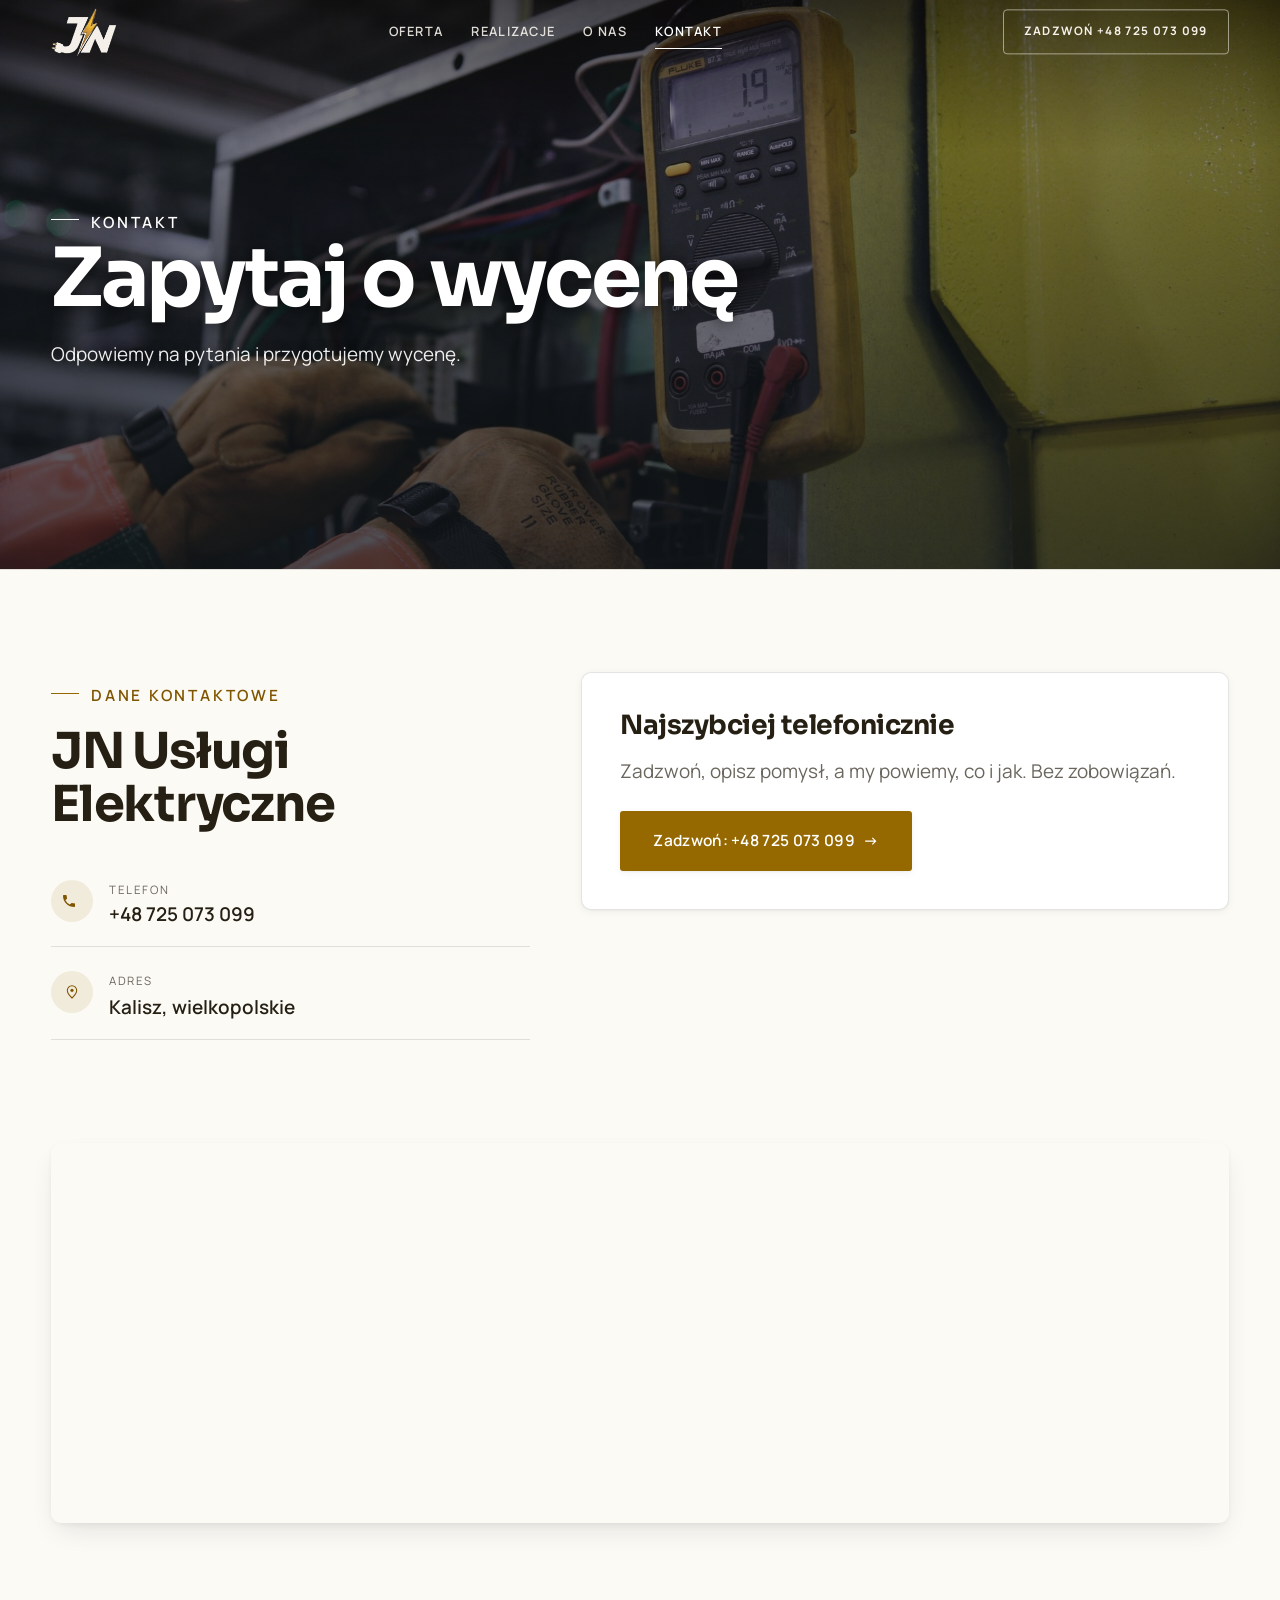
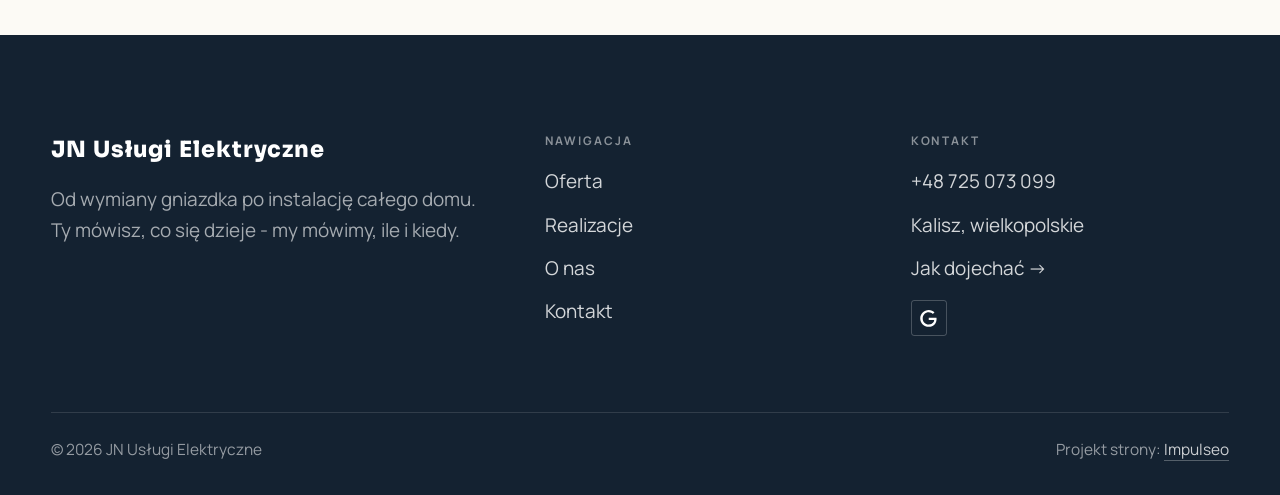
==== commit 9257b6ba: "[claude-edit][cmt:ddd864e6-ca62-449b-87ce-4025525f1598] Ekran ladowania z logo JN (kurtyna z przeply" ====
--- a/kontakt.html
+++ b/kontakt.html
@@ -20,13 +20,13 @@
 <link rel="preconnect" href="https://fonts.googleapis.com">
 <link rel="preconnect" href="https://fonts.gstatic.com" crossorigin>
 <link href="https://fonts.googleapis.com/css2?family=Sora:wght@600;700;800&family=Manrope:wght@400;500;600&display=swap" rel="stylesheet">
-<link rel="stylesheet" href="assets/styles.css?v=e4666591">
+<link rel="stylesheet" href="assets/styles.css?v=20261001a">
 </head>
 <body>
 
 <header class="nav">
   <div class="wrap nav-inner">
-    <a class="brand brand-has-logo" href="index.html"><img class="brand-logo" src="img/logo.png" alt="JN Usługi Elektryczne" width="644" height="490" decoding="async"></a>
+    <a class="brand brand-has-logo" href="index.html"><img class="brand-logo" src="img/logo-jasne.png" alt="JN Usługi Elektryczne" width="513" height="391" decoding="async"><img class="brand-logo brand-logo--ciemny" src="img/logo.png" alt="" aria-hidden="true" width="513" height="391" decoding="async"></a>
     <nav class="nav-links">
       <a href="oferta.html">Oferta</a>
       <a href="realizacje.html">Realizacje</a>
@@ -106,6 +106,6 @@
 <div class="sticky-call"><a class="sc-call" href="tel:+48725073099"><svg class="ico-tel" width="16" height="16" viewBox="0 0 24 24" fill="none" aria-hidden="true"><path d="M6.6 10.8a15.5 15.5 0 0 0 6.6 6.6l2.2-2.2a1 1 0 0 1 1-.24 11.4 11.4 0 0 0 3.6.58 1 1 0 0 1 1 1V20a1 1 0 0 1-1 1A17 17 0 0 1 3 4a1 1 0 0 1 1-1h3.5a1 1 0 0 1 1 1c0 1.25.2 2.46.58 3.6a1 1 0 0 1-.25 1l-2.23 2.2Z" fill="currentColor"/></svg> Zadzwoń</a><a class="sc-quote" href="kontakt.html">Zadzwoń po wycenę</a></div>
 <div class="demo-wazne" data-do="2026-10-07" data-cykl="3" hidden><svg class="dw-ico" width="13" height="13" viewBox="0 0 24 24" fill="none" aria-hidden="true"><circle cx="12" cy="12" r="8.6" stroke="currentColor" stroke-width="1.8"/><path d="M12 7.2V12l3.3 2" stroke="currentColor" stroke-width="1.8" stroke-linecap="round"/></svg><span class="dw-txt"></span></div>
 
-<script src="assets/main.js"></script>
+<script src="assets/main.js?v=20261001a"></script>
 </body>
 </html>
--- a/assets/styles.css
+++ b/assets/styles.css
@@ -1847,3 +1847,80 @@
 
 /* === szary tekst dociągnięty do czytelności (WCAG 4.5 na wszystkich tłach) === */
 :root{--muted:#6B665D;}
+
+/* --- logo w pasku: przezroczysty znak JN, dwie wersje pod ciemny i jasny pasek (01.10.2026) ---
+   Plik z wizytówki Google miał białe tło i szary cień 3D - w przezroczystym pasku nad
+   ciemnym zdjęciem wisiał jako biały kafelek ucięty u góry. Teraz: tło wycięte, na pasku
+   nad zdjęciem litery jasne (logo-jasne.png), po przewinięciu na papierowym pasku - czarne
+   jak w oryginale (logo.png). Piorun zostaje złoty w obu wersjach. */
+.brand-has-logo{position:relative}
+.brand-logo{height:50px;width:auto;max-width:none}
+.nav.is-stuck .brand-logo{height:50px}
+@media(max-width:680px){.brand-logo{height:44px;max-width:none}}
+.brand-logo--ciemny{display:none}
+.nav.nav-solid .brand-logo:not(.brand-logo--ciemny){display:none}
+.nav.nav-solid .brand-logo--ciemny{display:block}
+/* ⛔ ŻADNEGO drop-shadow na znaku - na iPhonie rysuje się jako jasny PROSTOKĄT całego logo. */
+.brand-logo{filter:none}
+
+/* ══════════════════════════════════════════════════════════════════════════════
+   WEJŚCIE NA STRONĘ - kurtyna z logo  (skill `wejscie-na-strone`, 01.10.2026)
+   CO OPOWIADA: prąd. Znak JN z piorunem wychodzi z rozmycia, pod nim linią w kolorze
+   akcentu PRZEPŁYWA PRĄD z iskrą na czele, potem jasna kurtyna schodzi i odsłania
+   ciemne hero. Logo leci do paska i po drodze zmienia się z czarnego (na papierze)
+   na jasne (na zdjęciu) - czyta się jak JEDEN przedmiot. Wzór: Mat-Mar (K. 23.09).
+   🔴 ZMIANA KOLORU IDZIE KRAWĘDZIĄ KURTYNY, nie przenikaniem w czasie: czarna kopia
+   znaku siedzi W płycie (płyta ją przycina swoim clip-path), jasna kopia leci POD płytą
+   tym samym torem. Gdzie jest papier - widać czarny znak, gdzie już zdjęcie - jasny.
+   Przenikanie na timerze (jak w Mat-Marze) na klatkach 01.10 zostawiało czarne litery
+   na ciemnym zdjęciu przez ~0,1 s, bo krawędź mijała pasek przed zmianą koloru.
+   🔴 Kurtyna JASNA, bo hero jest ciemne - ciemna na ciemnym nie odsłania niczego.
+   🔴 Najpierw leci znak, dopiero potem schodzi płyta (opóźnienie .42s) - inaczej
+      ciemne logo jedzie po ciemnym zdjęciu jak naklejka.
+   ⛔ ZERO drop-shadow na logu w KAŻDYM stanie (iOS rysuje z tego biały prostokąt).
+   Bezpieczniki: display:none bez skryptu · twardy limit 3,2 s · klik/kółko/dotyk/klawisz
+   przerywa · prefers-reduced-motion pomija całość · logo musi być pobrane przed startem. */
+.wejscie{display:none}
+.intro-on .wejscie{display:block;position:fixed;inset:0;z-index:200;pointer-events:none}
+.wejscie-plyta{position:absolute;inset:0;z-index:2;background:var(--paper);clip-path:inset(0 0 0 0)}
+.intro-on.intro-out .wejscie-plyta{clip-path:inset(100% 0 0 0);
+  transition:clip-path .66s cubic-bezier(.66,0,.24,1) .42s}
+
+/* `absolute`, nie `fixed`: .wejscie i płyta zajmują cały ekran, więc to ten sam punkt,
+   a zwykły potomek jest przycinany clip-pathem płyty w KAŻDEJ przeglądarce. */
+.wejscie-znak-box{position:absolute;left:50%;top:50%;z-index:2;width:var(--i-w);height:var(--i-h);
+  transform:translate(-50%,-50%)}
+.wejscie-znak-box.wz-pod{z-index:1}
+.intro-on.intro-out .wejscie-znak-box{
+  transform:translate(calc(-50% + var(--i-px)),calc(-50% + var(--i-py))) scale(var(--i-zmniejsz));
+  transition:transform .74s cubic-bezier(.16,.84,.44,1)}
+
+/* TAKT 1 - logo z rozmycia do ostrości, maską w prawo (nie fade+scale) */
+.wejscie-znak{position:absolute;inset:0;display:block;
+  clip-path:inset(0 100% 0 0);transform:scale(1.045);filter:blur(14px)}
+.intro-on.intro-gra .wejscie-znak{clip-path:inset(0 0 0 0);transform:scale(1);filter:blur(0);
+  transition:clip-path .56s cubic-bezier(.16,1,.3,1),filter .56s cubic-bezier(.16,1,.3,1),
+             transform .56s cubic-bezier(.16,1,.3,1)}
+.wejscie-znak img{position:absolute;inset:0;width:100%;height:100%;max-width:none;display:block}
+
+/* TAKT 2 - przepływ prądu: linia rośnie od lewej, na czele iskra. Rusza 0,16 s PO logu. */
+.wejscie-prad{position:absolute;left:0;right:0;top:calc(100% + 16px);height:2px;display:block;
+  background:linear-gradient(90deg,color-mix(in srgb,var(--accent) 35%,transparent),var(--accent));
+  transform:scaleX(0);transform-origin:left center;border-radius:2px}
+.wejscie-prad::after{content:"";position:absolute;right:-5px;top:50%;width:10px;height:10px;margin-top:-5px;
+  border-radius:50%;background:#fff;opacity:0;
+  box-shadow:0 0 0 2px var(--accent),0 0 14px 4px color-mix(in srgb,var(--accent) 70%,transparent)}
+.intro-on.intro-gra .wejscie-prad{transform:scaleX(1);transition:transform .5s cubic-bezier(.5,0,.2,1) .16s}
+.intro-on.intro-gra .wejscie-prad::after{animation:wjIskra .5s linear .16s both}
+@keyframes wjIskra{0%{opacity:0}12%{opacity:1}85%{opacity:1}100%{opacity:0}}
+.intro-on.intro-out .wejscie-prad{opacity:0;transition:opacity .22s ease}
+
+/* logo w pasku czeka schowane (visibility - miejsce w pasku ma zostać zajęte) */
+.intro-on .nav .brand-logo{visibility:hidden}
+/* WebKit potrafi narysować rozmycie paska NAD lecącym logo - na czas wejścia bez rozmycia */
+.intro-on .nav{-webkit-backdrop-filter:none!important;backdrop-filter:none!important}
+@media (prefers-reduced-motion:reduce){
+  .wejscie,.intro-on .wejscie{display:none}
+  .intro-on .nav .brand-logo{visibility:visible}
+}
+@media print{.wejscie{display:none!important}}
